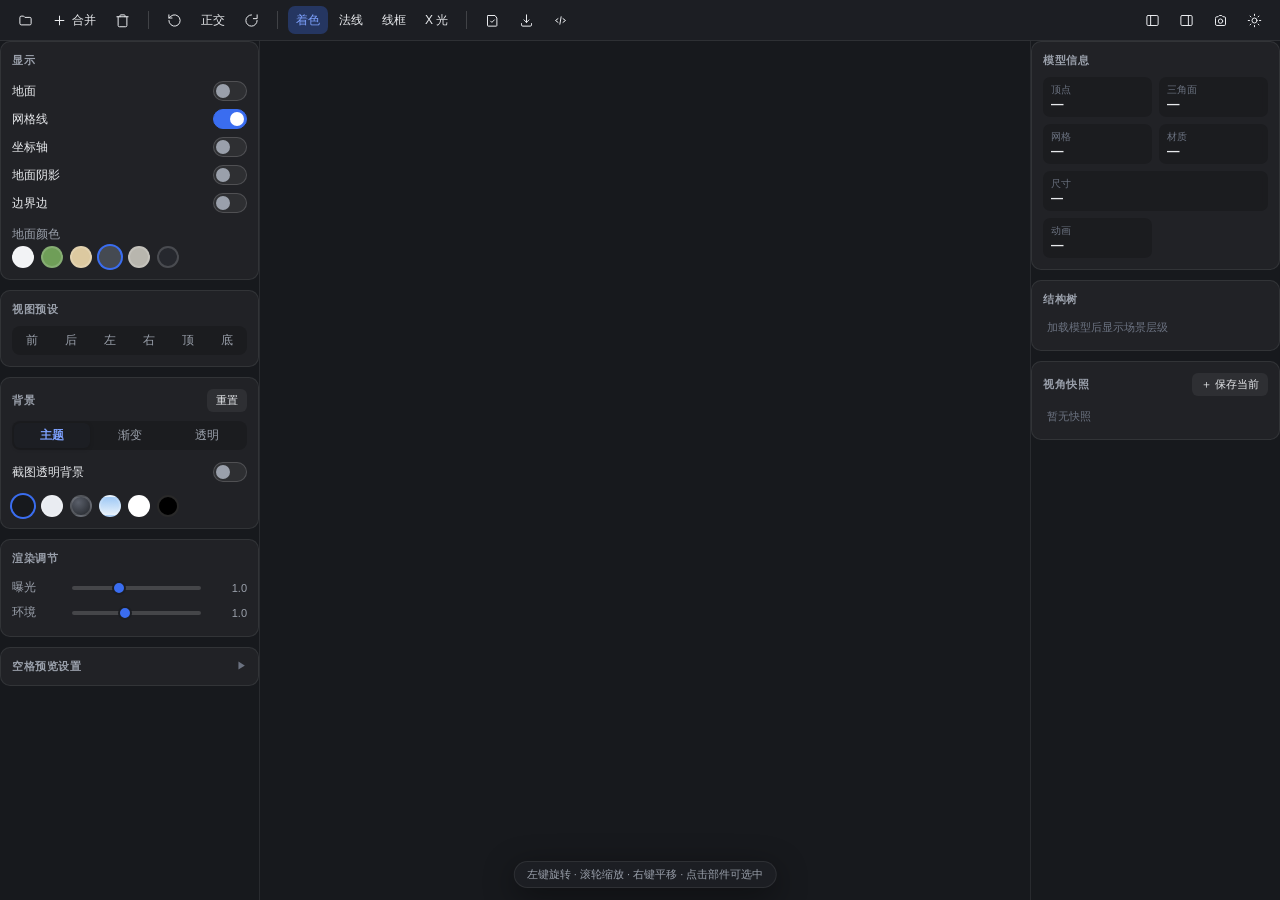
==== ModelPreview/Viewer/index.html @ 64fb792d "feat: 3D模型预览 v1.0 — macOS 原生 3D 模型查看器（Eyemesh 替代品） 主应用（Swift + WKWebView + three.js）： - 格式：GLB/glTF(" ====
<!DOCTYPE html>
<html lang="zh-CN">
<head>
<meta charset="UTF-8">
<meta name="viewport" content="width=device-width, initial-scale=1.0">
<title>3D 模型预览</title>
<link rel="stylesheet" href="./style.css">
<script type="importmap">
{
  "imports": {
    "three": "./lib/three.module.js",
    "three/addons/": "./lib/addons/"
  }
}
</script>
</head>
<body data-theme="dark">
<div id="app">
  <!-- ============ 顶栏 ============ -->
  <header id="topbar">
    <div class="tb-group">
      <button class="tbtn" id="tb-open" title="打开模型文件（本地解析，不上传）">
        <svg viewBox="0 0 24 24"><path d="M3 7a2 2 0 0 1 2-2h4l2 2h8a2 2 0 0 1 2 2v8a2 2 0 0 1-2 2H5a2 2 0 0 1-2-2z"/></svg>
      </button>
      <button class="tbtn" id="tb-append" title="合并打开：将模型追加到当前场景">
        <svg viewBox="0 0 24 24"><path d="M12 5v14M5 12h14"/></svg><span>合并</span>
      </button>
      <button class="tbtn" id="tb-reset-scene" title="场景重置：清空所有已加载模型">
        <svg viewBox="0 0 24 24"><path d="M3 6h18M8 6V4a1 1 0 0 1 1-1h6a1 1 0 0 1 1 1v2m3 0v14a2 2 0 0 1-2 2H7a2 2 0 0 1-2-2V6"/></svg>
      </button>
    </div>
    <div class="tb-sep"></div>
    <div class="tb-group">
      <button class="tbtn" id="tb-reset-view" title="重置视角（相机自动归位）">
        <svg viewBox="0 0 24 24"><path d="M3 12a9 9 0 1 0 3-6.7L3 8"/><path d="M3 3v5h5"/></svg>
      </button>
      <button class="tbtn text" id="tb-cam-kind" title="透视 / 正交投影切换">正交</button>
      <button class="tbtn" id="tb-turntable" title="自动转盘（鼠标交互时自动暂停）">
        <svg viewBox="0 0 24 24"><path d="M21 12a9 9 0 1 1-9-9"/><path d="M21 3v6h-6"/></svg>
      </button>
    </div>
    <div class="tb-sep"></div>
    <div class="tb-group" id="tb-shading">
      <button class="tbtn text active" data-mode="shaded" title="着色模式：PBR 实体渲染">着色</button>
      <button class="tbtn text" data-mode="normal" title="法线模式：按顶点法线显示表面朝向">法线</button>
      <button class="tbtn text" data-mode="wire" title="线框模式">线框</button>
      <button class="tbtn text" data-mode="xray" title="X 光模式：半透明透视显示">X 光</button>
    </div>
    <div class="tb-sep"></div>
    <div class="tb-group">
      <button class="tbtn" id="tb-snapshot" title="保存当前视角快照（可在右侧面板恢复）">
        <svg viewBox="0 0 24 24"><path d="M5 4h11l3 4v12a1 1 0 0 1-1 1H5a1 1 0 0 1-1-1V5a1 1 0 0 1 1-1z"/><path d="M9 13l2 2 4-4"/></svg>
      </button>
      <button class="tbtn" id="tb-export-glb" title="导出优化 GLB（当前场景，可含网格合并）">
        <svg viewBox="0 0 24 24"><path d="M12 3v12m0 0l-4-4m4 4l4-4"/><path d="M4 17v2a2 2 0 0 0 2 2h12a2 2 0 0 0 2-2v-2"/></svg>
      </button>
      <button class="tbtn" id="tb-embed" title="复制网页嵌入代码（model-viewer iframe 模板）">
        <svg viewBox="0 0 24 24"><path d="M8 9l-4 3 4 3M16 9l4 3-4 3M13 6l-2 12"/></svg>
      </button>
    </div>
    <div class="tb-spacer"></div>
    <div class="tb-group">
      <button class="tbtn" id="tb-left-panel" title="显示 / 关闭左侧面板">
        <svg viewBox="0 0 24 24"><rect x="3" y="4" width="18" height="16" rx="2"/><path d="M9 4v16"/></svg>
      </button>
      <button class="tbtn" id="tb-right-panel" title="显示 / 关闭右侧面板">
        <svg viewBox="0 0 24 24"><rect x="3" y="4" width="18" height="16" rx="2"/><path d="M15 4v16"/></svg>
      </button>
      <button class="tbtn" id="tb-shot" title="导出截图：相机视角高分辨率 PNG（自动隐藏网格，可选透明背景）">
        <svg viewBox="0 0 24 24"><path d="M4 8a2 2 0 0 1 2-2h2l2-2h4l2 2h2a2 2 0 0 1 2 2v10a2 2 0 0 1-2 2H6a2 2 0 0 1-2-2z"/><circle cx="12" cy="13" r="3.5"/></svg>
      </button>
      <button class="tbtn" id="tb-theme" title="切换浅色 / 深色模式">
        <svg id="icon-theme" viewBox="0 0 24 24"><circle cx="12" cy="12" r="4"/><path d="M12 2v2m0 16v2M4.9 4.9l1.4 1.4m11.4 11.4l1.4 1.4M2 12h2m16 0h2M4.9 19.1l1.4-1.4M17.7 6.3l1.4-1.4"/></svg>
      </button>
    </div>
  </header>

  <!-- ============ 主区域 ============ -->
  <div id="main">
    <!-- 左面板：显示 / 背景 / 后处理 -->
    <aside id="left-panel">
      <div class="card">
        <div class="card-title">显示</div>
        <div class="row"><label for="opt-ground">地面</label><label class="toggle"><input type="checkbox" id="opt-ground"><span class="knob"></span></label></div>
        <div class="row"><label for="opt-grid">网格线</label><label class="toggle"><input type="checkbox" id="opt-grid" checked><span class="knob"></span></label></div>
        <div class="row"><label for="opt-axes">坐标轴</label><label class="toggle"><input type="checkbox" id="opt-axes"><span class="knob"></span></label></div>
        <div class="row"><label for="opt-shadow">地面阴影</label><label class="toggle"><input type="checkbox" id="opt-shadow"><span class="knob"></span></label></div>
        <div class="row"><label for="opt-edges">边界边</label><label class="toggle"><input type="checkbox" id="opt-edges"><span class="knob"></span></label></div>
        <div class="row" style="margin-top:6px"><span style="font-size:11.5px;color:var(--text-dim)">地面颜色</span></div>
        <div class="swatches" id="ground-colors">
          <button class="gswatch" data-c="#f2f3f5" style="background:#f2f3f5" title="雪地 / 白"></button>
          <button class="gswatch" data-c="#6f9e58" style="background:#6f9e58" title="草地"></button>
          <button class="gswatch" data-c="#dcc9a0" style="background:#dcc9a0" title="沙地"></button>
          <button class="gswatch active" data-c="#454a52" style="background:#454a52" title="公路（沥青）"></button>
          <button class="gswatch" data-c="#b8b6ae" style="background:#b8b6ae" title="混凝土"></button>
          <button class="gswatch" data-c="#26282e" style="background:#26282e" title="深色"></button>
        </div>
      </div>
      <div class="card">
        <div class="card-title">视图预设</div>
        <div class="seg" id="view-presets">
          <button data-v="front" title="前视图">前</button>
          <button data-v="back" title="后视图">后</button>
          <button data-v="left" title="左视图">左</button>
          <button data-v="right" title="右视图">右</button>
          <button data-v="top" title="顶视图">顶</button>
          <button data-v="bottom" title="底视图">底</button>
        </div>
      </div>
      <div class="card">
        <div class="card-title">背景 <button class="mini-btn" id="bg-reset" title="恢复默认背景（跟随主题）">重置</button></div>
        <div class="seg" id="bg-mode">
          <button data-bg="theme" class="active" title="跟随界面主题">主题</button>
          <button data-bg="gradient" title="渐变背景">渐变</button>
          <button data-bg="transparent" title="透明背景（导出 PNG 亦透明）">透明</button>
        </div>
        <div class="row" style="margin-top:8px"><label for="opt-transparent-shot">截图透明背景</label><label class="toggle"><input type="checkbox" id="opt-transparent-shot"><span class="knob"></span></label></div>
        <div class="swatches" style="margin-top:9px">
          <button class="swatch active" data-bg="dark" title="深色背景"></button>
          <button class="swatch" data-bg="light" title="浅色背景"></button>
          <button class="swatch" data-bg="studio" title="摄影棚背景"></button>
          <button class="swatch" data-bg="sky" title="天空背景"></button>
          <button class="swatch" data-bg="white" title="纯白背景"></button>
          <button class="swatch" data-bg="black" title="纯黑背景"></button>
        </div>
      </div>
      <div class="card">
        <div class="card-title">渲染调节</div>
        <div class="slider-row"><span class="lbl">曝光</span><input type="range" id="sl-exposure" min="20" max="250" value="100"><span class="val" id="v-exposure">1.0</span></div>
        <div class="slider-row"><span class="lbl">环境</span><input type="range" id="sl-env" min="0" max="250" value="100"><span class="val" id="v-env">1.0</span></div>
      </div>
      <div class="card collapsible collapsed" id="ql-settings-card">
        <div class="card-title" id="ql-settings-toggle" title="展开 / 折叠">空格预览设置 <span class="twist" id="ql-settings-twist">▶</span></div>
        <div class="card-body">
        <div class="row"><label for="set-ql-ground">无地面模型自动补地面</label><label class="toggle"><input type="checkbox" id="set-ql-ground" checked><span class="knob"></span></label></div>
        <div class="row"><span style="font-size:11.5px;color:var(--text-dim)">补地面颜色</span></div>
        <div class="swatches" id="ql-ground-colors">
          <button class="gswatch active" data-c="#ffffff" style="background:#ffffff" title="白"></button>
          <button class="gswatch" data-c="#e9ecf1" style="background:#e9ecf1" title="浅灰"></button>
          <button class="gswatch" data-c="#454a52" style="background:#454a52" title="深灰"></button>
        </div>
        <div class="row" style="margin-top:4px"><label for="set-ql-hidebackdrop">隐藏巨大背景面</label><label class="toggle"><input type="checkbox" id="set-ql-hidebackdrop" checked><span class="knob"></span></label></div>
        <div style="font-size:10.5px;color:var(--text-faint);line-height:1.5;margin-top:4px">以上设置对「选中预览 / 空格预览」生效，保存在本机。</div>
        </div>
      </div>
    </aside>

    <!-- 视口 -->
    <div id="viewport">
      <div id="loading" class="hidden">
        <div class="spinner"></div>
        <div id="loading-text">正在加载模型…</div>
        <div id="progress-wrap" class="hidden"><div id="progress-bar"></div></div>
      </div>
      <div id="drop-hint"><div style="font-size:34px">⬇︎</div><div>松开以打开模型文件</div></div>
      <div id="error-panel" class="hidden">
        <div style="font-size:28px;margin-bottom:8px">⚠️</div>
        <div id="error-title">无法加载模型</div>
        <div id="error-detail"></div>
      </div>
      <div id="hud">左键旋转 · 滚轮缩放 · 右键平移 · 点击部件可选中</div>
      <div id="toast"></div>
    </div>

    <!-- 右面板：信息 / 统计 / 结构树 / 快照 -->
    <aside id="right-panel">
      <div id="file-section" class="card hidden">
        <div id="file-name">—</div>
        <div id="file-meta"><span id="file-format" class="badge">—</span><span id="file-size">—</span></div>
        <div id="file-note" class="hidden"></div>
      </div>
      <div class="card">
        <div class="card-title">模型信息</div>
        <div class="stats-grid">
          <div class="stat"><span class="stat-label">顶点</span><span class="stat-value" id="st-vertices">—</span></div>
          <div class="stat"><span class="stat-label">三角面</span><span class="stat-value" id="st-triangles">—</span></div>
          <div class="stat"><span class="stat-label">网格</span><span class="stat-value" id="st-meshes">—</span></div>
          <div class="stat"><span class="stat-label">材质</span><span class="stat-value" id="st-materials">—</span></div>
          <div class="stat wide"><span class="stat-label">尺寸</span><span class="stat-value" id="st-size">—</span></div>
          <div class="stat"><span class="stat-label">动画</span><span class="stat-value" id="st-animations">—</span></div>
        </div>
      </div>
      <div class="card">
        <div class="card-title">结构树</div>
        <div id="tree"><div class="tree-empty">加载模型后显示场景层级</div></div>
      </div>
      <div class="card">
        <div class="card-title">视角快照 <button class="mini-btn" id="snap-save" title="保存当前相机视角">＋ 保存当前</button></div>
        <div id="snap-list"><div class="tree-empty">暂无快照</div></div>
      </div>
    </aside>
  </div>

  <!-- ============ 动画条 ============ -->
  <footer id="animbar">
    <button id="anim-play" title="播放 / 暂停">
      <svg id="ic-play" viewBox="0 0 24 24"><path d="M7 4l13 8-13 8z"/></svg>
      <svg id="ic-pause" viewBox="0 0 24 24" style="display:none"><path d="M7 4h4v16H7zM14 4h4v16h-4z"/></svg>
    </button>
    <span id="anim-name">—</span>
    <select id="anim-clip" title="选择动画片段"></select>
    <input type="range" id="anim-time" min="0" max="1000" value="0" title="动画进度">
    <span id="anim-clock">0.00 / 0.00s</span>
    <span id="anim-speed">速度 <select id="anim-speed-sel"><option value="0.25">0.25x</option><option value="0.5">0.5x</option><option value="1" selected>1x</option><option value="2">2x</option></select></span>
    <span id="anim-loop">循环 <input type="checkbox" id="anim-loop-chk" checked></span>
  </footer>
</div>

<!-- 模态 -->
<div id="modal-back">
  <div id="modal">
    <div id="modal-title"></div>
    <div id="modal-body"></div>
    <div id="modal-actions">
      <button id="modal-cancel">取消</button>
      <button id="modal-ok">确定</button>
    </div>
  </div>
</div>

<script type="module" src="./js/app.js"></script>
</body>
</html>
---- ModelPreview/Viewer/style.css ----
/* ============ 主题变量 ============ */
html, [data-theme="dark"] {
  --bg-app: #17191d;
  --bg-viewport: #17191d;
  --bg-panel: rgba(26, 28, 33, 0.92);
  --bg-panel-solid: #1c1e23;
  --bg-card: rgba(255, 255, 255, 0.045);
  --bg-card-hover: rgba(255, 255, 255, 0.08);
  --bg-inset: rgba(0, 0, 0, 0.18);
  --border: rgba(255, 255, 255, 0.08);
  --border-strong: rgba(255, 255, 255, 0.16);
  --text: #e8eaed;
  --text-dim: #9aa0ab;
  --text-faint: #6b7280;
  --accent: #3a6df0;
  --accent-soft: rgba(58, 109, 240, 0.25);
  --accent-text: #7ea2ff;
  --danger: #e5534b;
  --ok: #2e9e63;
  --warn: #d9a02e;
  --shadow: 0 8px 32px rgba(0, 0, 0, 0.45);
  --btn-bg: rgba(255, 255, 255, 0.06);
  --btn-bg-hover: rgba(255, 255, 255, 0.12);
  --btn-active-bg: rgba(58, 109, 240, 0.3);
  --scroll-thumb: rgba(255, 255, 255, 0.14);
  --overlay-bg: rgba(23, 25, 29, 0.78);
  color-scheme: dark;
}
[data-theme="light"] {
  --bg-app: #f2f3f6;
  --bg-viewport: #e9ecf1;
  --bg-panel: rgba(250, 250, 252, 0.94);
  --bg-panel-solid: #fafafc;
  --bg-card: rgba(0, 0, 0, 0.035);
  --bg-card-hover: rgba(0, 0, 0, 0.07);
  --bg-inset: rgba(0, 0, 0, 0.05);
  --border: rgba(0, 0, 0, 0.09);
  --border-strong: rgba(0, 0, 0, 0.18);
  --text: #1c1e23;
  --text-dim: #5c6270;
  --text-faint: #9aa0ab;
  --accent: #2f5fe0;
  --accent-soft: rgba(47, 95, 224, 0.16);
  --accent-text: #2f5fe0;
  --danger: #d5423b;
  --ok: #1f8a52;
  --warn: #b57d14;
  --shadow: 0 8px 32px rgba(0, 0, 0, 0.14);
  --btn-bg: rgba(0, 0, 0, 0.05);
  --btn-bg-hover: rgba(0, 0, 0, 0.1);
  --btn-active-bg: rgba(47, 95, 224, 0.18);
  --scroll-thumb: rgba(0, 0, 0, 0.18);
  --overlay-bg: rgba(240, 242, 246, 0.8);
  color-scheme: light;
}

* { margin: 0; padding: 0; box-sizing: border-box; }

html, body {
  height: 100%;
  overflow: hidden;
  font-family: -apple-system, "PingFang SC", "Helvetica Neue", sans-serif;
  font-size: 13px;
  color: var(--text);
  background: var(--bg-app);
  -webkit-font-smoothing: antialiased;
  user-select: none;
  cursor: default;
}

#app { display: flex; flex-direction: column; height: 100vh; }

/* ============ 顶栏 ============ */
#topbar {
  display: flex;
  align-items: center;
  gap: 6px;
  padding: 6px 10px;
  background: var(--bg-panel-solid);
  border-bottom: 1px solid var(--border);
  flex-shrink: 0;
  overflow-x: auto;
  scrollbar-width: none;
}
#topbar::-webkit-scrollbar { display: none; }
.tb-group { display: flex; align-items: center; gap: 3px; }
.tb-sep { width: 1px; height: 18px; background: var(--border-strong); margin: 0 4px; flex-shrink: 0; }
.tb-spacer { flex: 1; }

.tbtn {
  display: inline-flex;
  align-items: center;
  justify-content: center;
  gap: 5px;
  min-width: 30px;
  height: 28px;
  padding: 0 8px;
  border: none;
  border-radius: 7px;
  background: transparent;
  color: var(--text);
  font-size: 12px;
  font-family: inherit;
  cursor: pointer;
  white-space: nowrap;
  transition: background 0.12s;
}
.tbtn:hover { background: var(--btn-bg-hover); }
.tbtn:active { background: var(--btn-active-bg); }
.tbtn.active { background: var(--btn-active-bg); color: var(--accent-text); }
.tbtn:disabled, .mini-btn:disabled { opacity: 0.38; cursor: not-allowed; pointer-events: none; }
.seg button:disabled { opacity: 0.38; cursor: not-allowed; }
.tbtn svg { width: 15px; height: 15px; fill: none; stroke: currentColor; stroke-width: 1.6; stroke-linecap: round; stroke-linejoin: round; flex-shrink: 0; }
.tbtn.text { font-weight: 500; }

/* ============ 主区域 ============ */
#main { display: flex; flex: 1; min-height: 0; overflow: hidden; }

.panel {
  width: 244px;
  flex-shrink: 0;
  min-width: 0;
  height: 100%;
  box-sizing: border-box;
  overflow-y: scroll;
  overflow-x: hidden;
  padding: 10px;
  background: var(--bg-panel);
  backdrop-filter: blur(16px);
  scrollbar-width: thin;
  scrollbar-color: var(--scroll-thumb) transparent;
}
#left-panel { border-right: 1px solid var(--border); }
#right-panel { border-left: 1px solid var(--border); width: 250px; }
.panel::-webkit-scrollbar { width: 8px; }
.panel::-webkit-scrollbar-thumb { background: var(--scroll-thumb); border-radius: 4px; }

.card {
  background: var(--bg-card);
  border: 1px solid var(--border);
  border-radius: 10px;
  padding: 11px;
  margin-bottom: 10px;
}
.card-title {
  font-size: 11px;
  font-weight: 600;
  letter-spacing: 0.05em;
  color: var(--text-dim);
  margin-bottom: 9px;
  display: flex;
  align-items: center;
  justify-content: space-between;
}
.card.collapsible .card-title { cursor: pointer; }
.card.collapsible .card-title .twist {
  font-size: 9px; transition: transform 0.15s; display: inline-block; color: var(--text-faint);
}
.card.collapsible.collapsed .card-title { margin-bottom: 0; }
.card.collapsible.collapsed .card-title .twist { transform: rotate(0); }
.card.collapsible .card-title .twist.open { transform: rotate(90deg); }
.card.collapsible.collapsed .card-body { display: none; }

/* 控件 */
.row { display: flex; align-items: center; gap: 8px; padding: 4px 0; }
.row > label:not(.toggle) { flex: 1; font-size: 12px; cursor: pointer; }
.toggle { position: relative; display: inline-block; width: 34px; height: 20px; flex-shrink: 0; vertical-align: middle; }
.toggle input { opacity: 0; width: 0; height: 0; }
.toggle .knob {
  position: absolute; inset: 0; border-radius: 10px;
  background: var(--btn-bg); border: 1px solid var(--border-strong);
  transition: background 0.15s;
  cursor: pointer;
}
.toggle .knob::after {
  content: ''; position: absolute; top: 2px; left: 2px;
  width: 14px; height: 14px; border-radius: 50%;
  background: var(--text-dim); transition: transform 0.15s, background 0.15s;
}
.toggle input:checked + .knob { background: var(--accent); border-color: var(--accent); }
.toggle input:checked + .knob::after { transform: translateX(14px); background: #fff; }

.seg { display: flex; background: var(--bg-inset); border-radius: 8px; padding: 2px; gap: 2px; }
.seg button {
  flex: 1; border: none; border-radius: 6px; padding: 5px 4px;
  background: transparent; color: var(--text-dim);
  font-size: 11.5px; font-family: inherit; cursor: pointer; white-space: nowrap;
}
.seg button:hover { color: var(--text); }
.seg button.active { background: var(--bg-panel-solid); color: var(--accent-text); box-shadow: 0 1px 4px rgba(0,0,0,0.15); font-weight: 600; }

.slider-row { display: flex; align-items: center; gap: 8px; padding: 5px 0; }
.slider-row .lbl { width: 52px; font-size: 11.5px; color: var(--text-dim); flex-shrink: 0; }
.slider-row .val { width: 38px; text-align: right; font-size: 11px; color: var(--text-dim); font-variant-numeric: tabular-nums; flex-shrink: 0; }
input[type="range"] {
  flex: 1; -webkit-appearance: none; height: 4px; border-radius: 2px;
  background: var(--border-strong); outline: none; cursor: pointer;
}
input[type="range"]::-webkit-slider-thumb {
  -webkit-appearance: none; width: 14px; height: 14px; border-radius: 50%;
  background: var(--accent); border: 2px solid var(--bg-panel-solid);
}

.swatches { display: flex; gap: 7px; flex-wrap: wrap; }
.swatch {
  width: 22px; height: 22px; border-radius: 50%;
  border: 2px solid var(--border-strong); cursor: pointer; padding: 0;
  transition: transform 0.1s;
}
.swatch:hover, .gswatch:hover { transform: scale(1.12); }
.gswatch { width: 22px; height: 22px; border-radius: 50%; border: 2px solid var(--border-strong); cursor: pointer; padding: 0; }
.gswatch.active { box-shadow: 0 0 0 2px var(--accent); border-color: transparent; }
.swatch.active { box-shadow: 0 0 0 2px var(--accent); border-color: transparent; }
.swatch[data-bg="dark"]   { background: #17191d; }
.swatch[data-bg="light"]  { background: #e9ecf1; }
.swatch[data-bg="studio"] { background: radial-gradient(circle at 35% 30%, #5a5f6a, #212429); }
.swatch[data-bg="sky"]    { background: linear-gradient(#9ec8f5, #e8f2fb); }
.swatch[data-bg="white"]  { background: #ffffff; }
.swatch[data-bg="black"]  { background: #000000; }
:root[data-theme="light"] .swatch[data-bg="light"] { border-color: var(--border-strong); }

.mini-btn {
  border: none; border-radius: 6px; padding: 4px 9px;
  background: var(--btn-bg); color: var(--text);
  font-size: 11px; font-family: inherit; cursor: pointer;
}
.mini-btn:hover { background: var(--btn-bg-hover); }
.mini-btn.danger { color: var(--danger); }

/* ============ 视口 ============ */
#viewport { position: relative; flex: 1; min-width: 0; background: var(--bg-viewport); }
#viewport canvas { display: block; outline: none; }

#loading {
  position: absolute; inset: 0; z-index: 30;
  display: flex; flex-direction: column; align-items: center; justify-content: center; gap: 14px;
  background: var(--overlay-bg); backdrop-filter: blur(6px);
}
#loading.hidden { display: none; }
.spinner { width: 34px; height: 34px; border-radius: 50%; border: 3px solid var(--border-strong); border-top-color: var(--accent); animation: spin 0.9s linear infinite; }
@keyframes spin { to { transform: rotate(360deg); } }
#loading-text { color: var(--text-dim); font-size: 13px; }
#progress-wrap { width: 220px; height: 4px; border-radius: 2px; background: var(--border-strong); overflow: hidden; }
#progress-bar { width: 0%; height: 100%; background: var(--accent); border-radius: 2px; transition: width 0.15s; }

#drop-hint {
  position: absolute; inset: 12px; z-index: 40; display: none;
  flex-direction: column; align-items: center; justify-content: center; gap: 10px;
  border: 2.5px dashed var(--accent); border-radius: 14px;
  background: var(--overlay-bg); backdrop-filter: blur(8px);
  font-size: 15px; font-weight: 600; pointer-events: none; color: var(--text);
}
#drop-hint.visible { display: flex; }

#error-panel {
  position: absolute; top: 50%; left: 50%; transform: translate(-50%, -50%); z-index: 25;
  width: min(440px, 84%); text-align: center;
  background: var(--bg-panel-solid); border: 1px solid var(--danger); border-radius: 12px;
  padding: 20px; box-shadow: var(--shadow);
}
#error-panel.hidden { display: none; }
#error-title { font-size: 14px; font-weight: 700; margin-bottom: 6px; color: var(--danger); }
#error-detail { color: var(--text-dim); font-size: 12px; line-height: 1.55; word-break: break-all; user-select: text; }

#hud {
  position: absolute; bottom: 12px; left: 50%; transform: translateX(-50%);
  padding: 5px 12px; border-radius: 20px;
  background: var(--bg-panel-solid); color: var(--text-dim);
  border: 1px solid var(--border); box-shadow: var(--shadow);
  font-size: 11px; pointer-events: none; white-space: nowrap;
}

#toast {
  position: absolute; bottom: 44px; left: 50%;
  transform: translateX(-50%) translateY(8px);
  padding: 8px 16px; border-radius: 9px; z-index: 50;
  background: var(--bg-panel-solid); border: 1px solid var(--border-strong);
  box-shadow: var(--shadow);
  opacity: 0; transition: opacity 0.2s, transform 0.2s; pointer-events: none; white-space: nowrap;
}
#toast.show { opacity: 1; transform: translateX(-50%) translateY(0); }

/* Gizmo 容器提示 */

/* ============ 信息 / 统计 / 树 ============ */
.hidden { display: none !important; }
#file-name { font-size: 13.5px; font-weight: 600; word-break: break-all; margin-bottom: 7px; line-height: 1.35; }
#file-meta { display: flex; align-items: center; gap: 8px; flex-wrap: wrap; }
#file-size { color: var(--text-dim); font-size: 11.5px; }
.badge { padding: 2px 8px; border-radius: 20px; font-size: 10px; font-weight: 700; letter-spacing: 0.05em; background: var(--accent); color: #fff; }
#file-note { color: var(--text-faint); font-size: 11px; margin-top: 7px; line-height: 1.5; }

.stats-grid { display: grid; grid-template-columns: 1fr 1fr; gap: 7px; }
.stats-grid .stat.wide { grid-column: span 2; }
.stats-grid .stat.wide .stat-value { white-space: normal; font-size: 12px; }
.stat { background: var(--bg-inset); border-radius: 7px; padding: 6px 8px; min-width: 0; }
.stat-label { font-size: 10px; color: var(--text-faint); display: block; }
.stat-value { font-size: 12.5px; font-weight: 600; display: block; white-space: nowrap; overflow: hidden; text-overflow: ellipsis; font-variant-numeric: tabular-nums; }

/* 结构树 */
#tree { font-size: 12px; max-height: 260px; overflow: auto; user-select: none; }
.tree-node { margin-left: 0; }
.tree-row {
  display: flex; align-items: center; gap: 5px; padding: 3px 6px;
  border-radius: 6px; cursor: pointer; white-space: nowrap;
}
.tree-row:hover { background: var(--bg-card-hover); }
.tree-row.selected { background: var(--accent-soft); }
.tree-row .twist { width: 12px; text-align: center; color: var(--text-faint); font-size: 9px; flex-shrink: 0; transition: transform 0.12s; }
.tree-row .twist.open { transform: rotate(90deg); }
.tree-row .ticon { flex-shrink: 0; opacity: 0.7; display: inline-flex; }
.tree-row .ticon svg { width: 12px; height: 12px; stroke: currentColor; fill: none; stroke-width: 1.5; }
.tree-row .tname { flex: 1; overflow: hidden; text-overflow: ellipsis; }
.tree-row .eye { flex-shrink: 0; border: none; background: none; color: var(--text-faint); cursor: pointer; padding: 1px; display: inline-flex; border-radius: 4px; }
.tree-row .eye:hover { color: var(--text); background: var(--btn-bg); }
.tree-row .eye.off { color: var(--text-faint); opacity: 0.4; }
.tree-row .eye svg { width: 12px; height: 12px; stroke: currentColor; fill: none; stroke-width: 1.5; }
.tree-children { margin-left: 14px; border-left: 1px solid var(--border); padding-left: 4px; }
.tree-children.collapsed { display: none; }
.tree-empty { color: var(--text-faint); font-size: 11px; padding: 4px; }

/* 快照列表 */
#snap-list { display: flex; flex-direction: column; gap: 4px; }
.snap-item { display: flex; align-items: center; gap: 6px; }
.snap-item .snap-go {
  flex: 1; text-align: left; padding: 5px 9px; border-radius: 7px;
  background: var(--bg-inset); border: 1px solid transparent;
  color: var(--text); font-size: 12px; font-family: inherit; cursor: pointer;
  overflow: hidden; text-overflow: ellipsis; white-space: nowrap;
}
.snap-item .snap-go:hover { background: var(--bg-card-hover); border-color: var(--border); }
.snap-item .snap-del { border: none; background: none; color: var(--text-faint); cursor: pointer; font-size: 13px; padding: 2px 4px; border-radius: 4px; }
.snap-item .snap-del:hover { color: var(--danger); background: var(--btn-bg); }

/* ============ 动画条 ============ */
#animbar {
  display: none; align-items: center; gap: 10px;
  padding: 8px 14px; background: var(--bg-panel-solid);
  border-top: 1px solid var(--border); flex-shrink: 0;
}
#animbar.visible { display: flex; }
#anim-play {
  width: 30px; height: 30px; border-radius: 50%; border: none;
  background: var(--accent); color: #fff; cursor: pointer;
  display: flex; align-items: center; justify-content: center; flex-shrink: 0;
}
#anim-play svg { width: 13px; height: 13px; fill: currentColor; stroke: none; }
#anim-clip { max-width: 150px; background: var(--bg-inset); border: 1px solid var(--border); border-radius: 6px; color: var(--text); font-size: 11.5px; padding: 4px 6px; font-family: inherit; }
#anim-time { width: 260px; }
#anim-clock { font-size: 11px; color: var(--text-dim); font-variant-numeric: tabular-nums; width: 84px; text-align: center; }
#anim-speed, #anim-loop { font-size: 11.5px; color: var(--text-dim); }
#anim-speed select, #anim-loop input { font-family: inherit; }
#anim-speed select { background: var(--bg-inset); border: 1px solid var(--border); border-radius: 6px; color: var(--text); padding: 3px 5px; }
#anim-name { font-size: 11.5px; color: var(--text-dim); overflow: hidden; text-overflow: ellipsis; white-space: nowrap; max-width: 160px; }

/* ============ 模态 ============ */
#modal-back {
  position: fixed; inset: 0; z-index: 100; display: none;
  align-items: center; justify-content: center;
  background: rgba(0, 0, 0, 0.45); backdrop-filter: blur(4px);
}
#modal-back.visible { display: flex; }
#modal {
  width: min(400px, 88%); background: var(--bg-panel-solid);
  border: 1px solid var(--border-strong); border-radius: 14px;
  padding: 20px; box-shadow: var(--shadow);
}
#modal-title { font-size: 14px; font-weight: 700; margin-bottom: 10px; }
#modal-body { font-size: 12.5px; color: var(--text-dim); line-height: 1.6; margin-bottom: 16px; word-break: break-all; user-select: text; }
#modal-actions { display: flex; gap: 8px; justify-content: flex-end; }
#modal-actions button {
  padding: 7px 16px; border-radius: 8px; border: none;
  font-size: 12.5px; font-family: inherit; cursor: pointer;
}
#modal-ok { background: var(--accent); color: #fff; }
#modal-cancel { background: var(--btn-bg); color: var(--text); }

/* ============ QL 窄面板适配 ============ */
@media (max-width: 760px) {
  #left-panel, #right-panel, #topbar, #animbar { display: none !important; }
  #gizmo-hint { display: none; }
}
body.no-chrome #left-panel, body.no-chrome #right-panel,
body.no-chrome #topbar, body.no-chrome #animbar { display: none !important; }
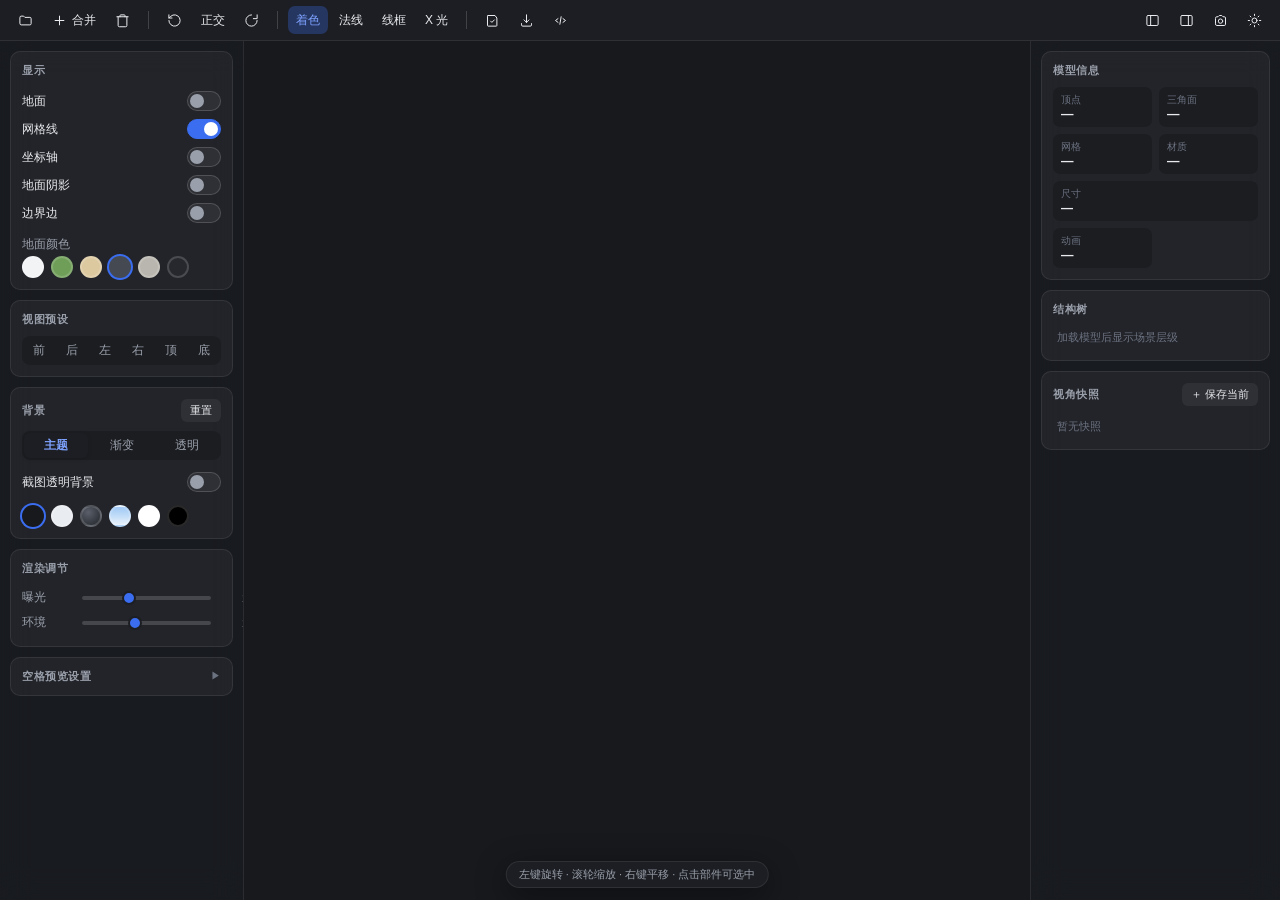
==== commit 53659c74: "fix: 面板样式根因（aside 丢失 panel 类）+ 地面系统/阴影/结构树/取景系列修复 - 根因修复：aside 丢失 class=panel 导致滚动/宽度/高度全部失效 - 面板宽度锁" ====
--- a/ModelPreview/Viewer/index.html
+++ b/ModelPreview/Viewer/index.html
@@ -78,7 +78,7 @@
   <!-- ============ 主区域 ============ -->
   <div id="main">
     <!-- 左面板：显示 / 背景 / 后处理 -->
-    <aside id="left-panel">
+    <aside id="left-panel" class="panel">
       <div class="card">
         <div class="card-title">显示</div>
         <div class="row"><label for="opt-ground">地面</label><label class="toggle"><input type="checkbox" id="opt-ground"><span class="knob"></span></label></div>
@@ -163,7 +163,7 @@
     </div>
 
     <!-- 右面板：信息 / 统计 / 结构树 / 快照 -->
-    <aside id="right-panel">
+    <aside id="right-panel" class="panel">
       <div id="file-section" class="card hidden">
         <div id="file-name">—</div>
         <div id="file-meta"><span id="file-format" class="badge">—</span><span id="file-size">—</span></div>
--- a/ModelPreview/Viewer/style.css
+++ b/ModelPreview/Viewer/style.css
@@ -130,8 +130,8 @@
   scrollbar-width: thin;
   scrollbar-color: var(--scroll-thumb) transparent;
 }
-#left-panel { border-right: 1px solid var(--border); }
-#right-panel { border-left: 1px solid var(--border); width: 250px; }
+#left-panel { border-right: 1px solid var(--border); width: 244px; max-width: 244px; min-width: 244px; }
+#right-panel { border-left: 1px solid var(--border); width: 250px; max-width: 250px; min-width: 250px; }
 .panel::-webkit-scrollbar { width: 8px; }
 .panel::-webkit-scrollbar-thumb { background: var(--scroll-thumb); border-radius: 4px; }
 
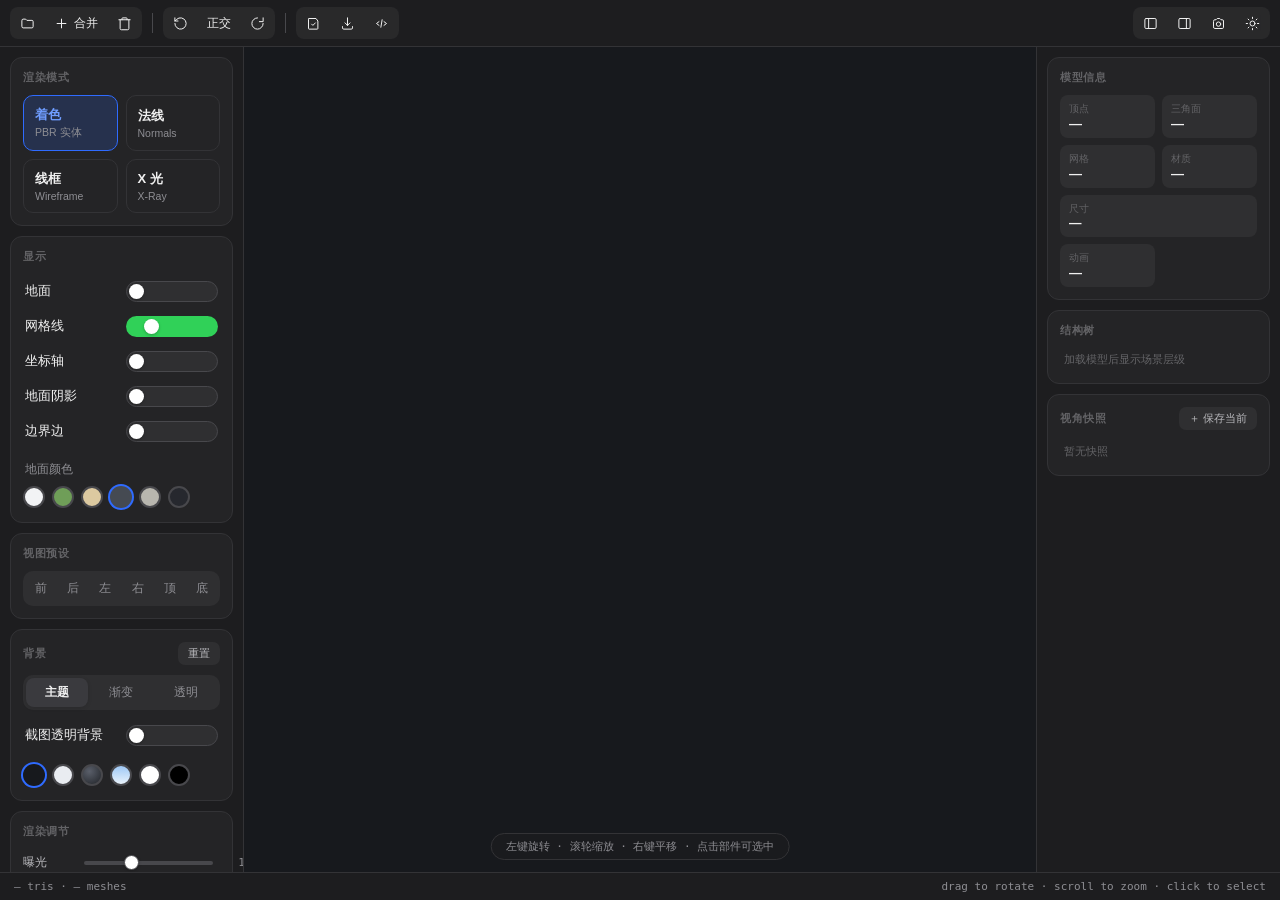
==== commit 5d1c3dbc: "fix: QL 补地面改 SCNBox+无光照纯色；地面高度滑块；移除 ViewHelper 与诊断开销" ====
--- a/ModelPreview/Viewer/index.html
+++ b/ModelPreview/Viewer/index.html
@@ -40,13 +40,6 @@
       </button>
     </div>
     <div class="tb-sep"></div>
-    <div class="tb-group" id="tb-shading">
-      <button class="tbtn text active" data-mode="shaded" title="着色模式：PBR 实体渲染">着色</button>
-      <button class="tbtn text" data-mode="normal" title="法线模式：按顶点法线显示表面朝向">法线</button>
-      <button class="tbtn text" data-mode="wire" title="线框模式">线框</button>
-      <button class="tbtn text" data-mode="xray" title="X 光模式：半透明透视显示">X 光</button>
-    </div>
-    <div class="tb-sep"></div>
     <div class="tb-group">
       <button class="tbtn" id="tb-snapshot" title="保存当前视角快照（可在右侧面板恢复）">
         <svg viewBox="0 0 24 24"><path d="M5 4h11l3 4v12a1 1 0 0 1-1 1H5a1 1 0 0 1-1-1V5a1 1 0 0 1 1-1z"/><path d="M9 13l2 2 4-4"/></svg>
@@ -79,6 +72,24 @@
   <div id="main">
     <!-- 左面板：显示 / 背景 / 后处理 -->
     <aside id="left-panel" class="panel">
+      <div class="panel-scroll">
+      <div class="card">
+        <div class="card-title">渲染模式</div>
+        <div class="mode-grid" id="tb-shading">
+          <button class="mode-card active" data-mode="shaded" title="PBR 实体渲染">
+            <div class="m-title">着色</div><div class="m-sub">PBR 实体</div>
+          </button>
+          <button class="mode-card" data-mode="normal" title="顶点法线显示">
+            <div class="m-title">法线</div><div class="m-sub">Normals</div>
+          </button>
+          <button class="mode-card" data-mode="wire" title="线框显示">
+            <div class="m-title">线框</div><div class="m-sub">Wireframe</div>
+          </button>
+          <button class="mode-card" data-mode="xray" title="X 光透视">
+            <div class="m-title">X 光</div><div class="m-sub">X-Ray</div>
+          </button>
+        </div>
+      </div>
       <div class="card">
         <div class="card-title">显示</div>
         <div class="row"><label for="opt-ground">地面</label><label class="toggle"><input type="checkbox" id="opt-ground"><span class="knob"></span></label></div>
@@ -86,6 +97,7 @@
         <div class="row"><label for="opt-axes">坐标轴</label><label class="toggle"><input type="checkbox" id="opt-axes"><span class="knob"></span></label></div>
         <div class="row"><label for="opt-shadow">地面阴影</label><label class="toggle"><input type="checkbox" id="opt-shadow"><span class="knob"></span></label></div>
         <div class="row"><label for="opt-edges">边界边</label><label class="toggle"><input type="checkbox" id="opt-edges"><span class="knob"></span></label></div>
+        <div class="slider-row" id="ground-height-row" style="display:none"><span class="lbl">地面高度</span><input type="range" id="sl-ground-h" min="-20" max="60" value="0"><span class="val" id="v-ground-h">0</span></div>
         <div class="row" style="margin-top:6px"><span style="font-size:11.5px;color:var(--text-dim)">地面颜色</span></div>
         <div class="swatches" id="ground-colors">
           <button class="gswatch" data-c="#f2f3f5" style="background:#f2f3f5" title="雪地 / 白"></button>
@@ -143,6 +155,7 @@
         <div style="font-size:10.5px;color:var(--text-faint);line-height:1.5;margin-top:4px">以上设置对「选中预览 / 空格预览」生效，保存在本机。</div>
         </div>
       </div>
+      </div>
     </aside>
 
     <!-- 视口 -->
@@ -164,6 +177,7 @@
 
     <!-- 右面板：信息 / 统计 / 结构树 / 快照 -->
     <aside id="right-panel" class="panel">
+      <div class="panel-scroll">
       <div id="file-section" class="card hidden">
         <div id="file-name">—</div>
         <div id="file-meta"><span id="file-format" class="badge">—</span><span id="file-size">—</span></div>
@@ -188,8 +202,18 @@
         <div class="card-title">视角快照 <button class="mini-btn" id="snap-save" title="保存当前相机视角">＋ 保存当前</button></div>
         <div id="snap-list"><div class="tree-empty">暂无快照</div></div>
       </div>
+      </div>
     </aside>
   </div>
+
+  <!-- ============ 状态栏 ============ -->
+  <footer id="statusbar">
+    <span id="sb-ground" style="display:none"></span>
+    <span id="sb-stats">— tris · — meshes</span>
+    <span class="sb-spacer"></span>
+    <span id="sb-hint">drag to rotate · scroll to zoom · click to select</span>
+  </footer>
+  <div id="ground-note-el" style="display:none"></div>
 
   <!-- ============ 动画条 ============ -->
   <footer id="animbar">
--- a/ModelPreview/Viewer/style.css
+++ b/ModelPreview/Viewer/style.css
@@ -1,56 +1,56 @@
-/* ============ 主题变量 ============ */
-html, [data-theme="dark"] {
-  --bg-app: #17191d;
-  --bg-viewport: #17191d;
-  --bg-panel: rgba(26, 28, 33, 0.92);
-  --bg-panel-solid: #1c1e23;
-  --bg-card: rgba(255, 255, 255, 0.045);
-  --bg-card-hover: rgba(255, 255, 255, 0.08);
-  --bg-inset: rgba(0, 0, 0, 0.18);
-  --border: rgba(255, 255, 255, 0.08);
-  --border-strong: rgba(255, 255, 255, 0.16);
-  --text: #e8eaed;
-  --text-dim: #9aa0ab;
-  --text-faint: #6b7280;
-  --accent: #3a6df0;
-  --accent-soft: rgba(58, 109, 240, 0.25);
-  --accent-text: #7ea2ff;
-  --danger: #e5534b;
-  --ok: #2e9e63;
-  --warn: #d9a02e;
-  --shadow: 0 8px 32px rgba(0, 0, 0, 0.45);
-  --btn-bg: rgba(255, 255, 255, 0.06);
-  --btn-bg-hover: rgba(255, 255, 255, 0.12);
-  --btn-active-bg: rgba(58, 109, 240, 0.3);
-  --scroll-thumb: rgba(255, 255, 255, 0.14);
-  --overlay-bg: rgba(23, 25, 29, 0.78);
+/* ============================================================
+   3D 模型预览 — 3DMate 风格设计语言
+   白色圆角卡片 · 分段控件 · 开关行带说明 · 等宽统计条 · 双主题
+   ============================================================ */
+
+:root, [data-theme="dark"] {
+  --bg-app: #141414;
+  --bg-viewport: #191919;
+  --bg-panel: #1d1d1f;
+  --bg-panel-solid: #1d1d1f;
+  --bg-card: #242426;
+  --bg-card-hover: #2a2a2c;
+  --bg-inset: rgba(255, 255, 255, 0.05);
+  --border: #333336;
+  --border-strong: #48484c;
+  --text: #f0f0f0;
+  --text-mid: #b8b8bc;
+  --text-dim: #8e8e93;
+  --text-faint: #636366;
+  --accent: #2f6bff;
+  --accent-text: #6f9dff;
+  --accent-soft: rgba(47, 107, 255, 0.18);
+  --danger: #ff5f57;
+  --ok: #30d158;
+  --shadow: 0 4px 24px rgba(0, 0, 0, 0.4);
+  --radius-card: 12px;
+  --radius-btn: 8px;
+  --font-mono: "SF Mono", ui-monospace, Menlo, monospace;
   color-scheme: dark;
 }
 [data-theme="light"] {
-  --bg-app: #f2f3f6;
-  --bg-viewport: #e9ecf1;
-  --bg-panel: rgba(250, 250, 252, 0.94);
-  --bg-panel-solid: #fafafc;
-  --bg-card: rgba(0, 0, 0, 0.035);
-  --bg-card-hover: rgba(0, 0, 0, 0.07);
-  --bg-inset: rgba(0, 0, 0, 0.05);
-  --border: rgba(0, 0, 0, 0.09);
-  --border-strong: rgba(0, 0, 0, 0.18);
-  --text: #1c1e23;
-  --text-dim: #5c6270;
-  --text-faint: #9aa0ab;
-  --accent: #2f5fe0;
-  --accent-soft: rgba(47, 95, 224, 0.16);
-  --accent-text: #2f5fe0;
-  --danger: #d5423b;
-  --ok: #1f8a52;
-  --warn: #b57d14;
-  --shadow: 0 8px 32px rgba(0, 0, 0, 0.14);
-  --btn-bg: rgba(0, 0, 0, 0.05);
-  --btn-bg-hover: rgba(0, 0, 0, 0.1);
-  --btn-active-bg: rgba(47, 95, 224, 0.18);
-  --scroll-thumb: rgba(0, 0, 0, 0.18);
-  --overlay-bg: rgba(240, 242, 246, 0.8);
+  --bg-app: #f5f5f3;
+  --bg-viewport: #ebebe8;
+  --bg-panel: #f0f0ee;
+  --bg-panel-solid: #f0f0ee;
+  --bg-card: #ffffff;
+  --bg-card-hover: #f7f7f5;
+  --bg-inset: rgba(0, 0, 0, 0.045);
+  --border: #e2e2de;
+  --border-strong: #d0d0cb;
+  --text: #1a1a1a;
+  --text-mid: #48484a;
+  --text-dim: #7c7c78;
+  --text-faint: #aeaead;
+  --accent: #2563eb;
+  --accent-text: #2563eb;
+  --accent-soft: rgba(37, 99, 235, 0.1);
+  --danger: #e5484d;
+  --ok: #30a46c;
+  --shadow: 0 2px 12px rgba(0, 0, 0, 0.07);
+  --radius-card: 12px;
+  --radius-btn: 8px;
+  --font-mono: "SF Mono", ui-monospace, Menlo, monospace;
   color-scheme: light;
 }
 
@@ -74,42 +74,37 @@
 #topbar {
   display: flex;
   align-items: center;
-  gap: 6px;
-  padding: 6px 10px;
-  background: var(--bg-panel-solid);
+  gap: 5px;
+  padding: 7px 10px;
+  background: var(--bg-panel);
   border-bottom: 1px solid var(--border);
   flex-shrink: 0;
   overflow-x: auto;
   scrollbar-width: none;
 }
 #topbar::-webkit-scrollbar { display: none; }
-.tb-group { display: flex; align-items: center; gap: 3px; }
-.tb-sep { width: 1px; height: 18px; background: var(--border-strong); margin: 0 4px; flex-shrink: 0; }
+.tb-group {
+  display: flex; align-items: center; gap: 3px;
+  background: var(--bg-inset);
+  border-radius: var(--radius-btn);
+  padding: 2px;
+}
+.tb-sep { width: 1px; height: 20px; background: var(--border-strong); margin: 0 5px; flex-shrink: 0; }
 .tb-spacer { flex: 1; }
 
 .tbtn {
-  display: inline-flex;
-  align-items: center;
-  justify-content: center;
-  gap: 5px;
-  min-width: 30px;
-  height: 28px;
-  padding: 0 8px;
-  border: none;
-  border-radius: 7px;
-  background: transparent;
-  color: var(--text);
-  font-size: 12px;
-  font-family: inherit;
-  cursor: pointer;
-  white-space: nowrap;
-  transition: background 0.12s;
-}
-.tbtn:hover { background: var(--btn-bg-hover); }
-.tbtn:active { background: var(--btn-active-bg); }
-.tbtn.active { background: var(--btn-active-bg); color: var(--accent-text); }
-.tbtn:disabled, .mini-btn:disabled { opacity: 0.38; cursor: not-allowed; pointer-events: none; }
-.seg button:disabled { opacity: 0.38; cursor: not-allowed; }
+  display: inline-flex; align-items: center; justify-content: center; gap: 5px;
+  min-width: 30px; height: 28px; padding: 0 8px;
+  border: none; border-radius: 7px;
+  background: transparent; color: var(--text);
+  font-size: 12px; font-family: inherit; cursor: pointer;
+  white-space: nowrap; transition: background 0.12s;
+}
+.tbtn:hover { background: var(--bg-card-hover); }
+.tbtn:active { background: var(--accent-soft); }
+.tbtn.active { background: var(--accent); color: #fff; }
+.tbtn.active svg { stroke: #fff; }
+.tbtn:disabled { opacity: 0.35; cursor: not-allowed; pointer-events: none; }
 .tbtn svg { width: 15px; height: 15px; fill: none; stroke: currentColor; stroke-width: 1.6; stroke-linecap: round; stroke-linejoin: round; flex-shrink: 0; }
 .tbtn.text { font-weight: 500; }
 
@@ -119,113 +114,155 @@
 .panel {
   width: 244px;
   flex-shrink: 0;
-  min-width: 0;
+  min-width: 244px;
+  max-width: 244px;
   height: 100%;
   box-sizing: border-box;
-  overflow-y: scroll;
+  background: var(--bg-panel);
+  overflow: hidden;
+}
+.panel-scroll {
+  height: 100%;
+  overflow-y: auto;
   overflow-x: hidden;
   padding: 10px;
-  background: var(--bg-panel);
-  backdrop-filter: blur(16px);
   scrollbar-width: thin;
-  scrollbar-color: var(--scroll-thumb) transparent;
-}
-#left-panel { border-right: 1px solid var(--border); width: 244px; max-width: 244px; min-width: 244px; }
-#right-panel { border-left: 1px solid var(--border); width: 250px; max-width: 250px; min-width: 250px; }
-.panel::-webkit-scrollbar { width: 8px; }
-.panel::-webkit-scrollbar-thumb { background: var(--scroll-thumb); border-radius: 4px; }
-
+  scrollbar-color: rgba(128,128,128,0.35) transparent;
+}
+.panel-scroll::-webkit-scrollbar { width: 6px; }
+.panel-scroll::-webkit-scrollbar-thumb { background: rgba(128,128,128,0.35); border-radius: 3px; }
+#left-panel { border-right: 1px solid var(--border); }
+#right-panel { border-left: 1px solid var(--border); }
+
+/* ============ 卡片（白色圆角卡） ============ */
 .card {
   background: var(--bg-card);
   border: 1px solid var(--border);
-  border-radius: 10px;
-  padding: 11px;
+  border-radius: var(--radius-card);
+  padding: 12px;
   margin-bottom: 10px;
 }
 .card-title {
-  font-size: 11px;
-  font-weight: 600;
-  letter-spacing: 0.05em;
-  color: var(--text-dim);
-  margin-bottom: 9px;
-  display: flex;
-  align-items: center;
-  justify-content: space-between;
+  font-size: 11px; font-weight: 600; letter-spacing: 0.06em;
+  color: var(--text-faint); text-transform: uppercase;
+  margin-bottom: 10px;
+  display: flex; align-items: center; justify-content: space-between;
 }
 .card.collapsible .card-title { cursor: pointer; }
 .card.collapsible .card-title .twist {
-  font-size: 9px; transition: transform 0.15s; display: inline-block; color: var(--text-faint);
+  font-size: 9px; transition: transform 0.15s; color: var(--text-faint);
+  display: inline-block; transform: rotate(0);
 }
 .card.collapsible.collapsed .card-title { margin-bottom: 0; }
-.card.collapsible.collapsed .card-title .twist { transform: rotate(0); }
-.card.collapsible .card-title .twist.open { transform: rotate(90deg); }
 .card.collapsible.collapsed .card-body { display: none; }
 
-/* 控件 */
-.row { display: flex; align-items: center; gap: 8px; padding: 4px 0; }
-.row > label:not(.toggle) { flex: 1; font-size: 12px; cursor: pointer; }
-.toggle { position: relative; display: inline-block; width: 34px; height: 20px; flex-shrink: 0; vertical-align: middle; }
+/* ============ 开关行 ============ */
+.row {
+  display: flex; align-items: center; gap: 9px;
+  padding: 7px 2px;
+  border-radius: 8px;
+}
+.row:hover { background: var(--bg-inset); }
+.row > label { flex: 1; font-size: 12.5px; font-weight: 500; cursor: pointer; }
+.row > label:not(.toggle) { color: var(--text); }
+.row .sub { display: block; font-size: 11px; color: var(--text-dim); font-weight: 400; margin-top: 1px; }
+
+.toggle { position: relative; display: inline-block; width: 36px; height: 21px; flex-shrink: 0; vertical-align: middle; }
 .toggle input { opacity: 0; width: 0; height: 0; }
 .toggle .knob {
-  position: absolute; inset: 0; border-radius: 10px;
-  background: var(--btn-bg); border: 1px solid var(--border-strong);
-  transition: background 0.15s;
+  position: absolute; inset: 0; border-radius: 11px;
+  background: var(--bg-inset); border: 1px solid var(--border-strong);
+  transition: background 0.18s, border-color 0.18s;
   cursor: pointer;
 }
 .toggle .knob::after {
   content: ''; position: absolute; top: 2px; left: 2px;
-  width: 14px; height: 14px; border-radius: 50%;
-  background: var(--text-dim); transition: transform 0.15s, background 0.15s;
-}
-.toggle input:checked + .knob { background: var(--accent); border-color: var(--accent); }
-.toggle input:checked + .knob::after { transform: translateX(14px); background: #fff; }
-
-.seg { display: flex; background: var(--bg-inset); border-radius: 8px; padding: 2px; gap: 2px; }
+  width: 15px; height: 15px; border-radius: 50%;
+  background: #fff; box-shadow: 0 1px 3px rgba(0,0,0,0.25);
+  transition: transform 0.18s;
+}
+.toggle input:checked + .knob { background: var(--ok); border-color: transparent; }
+.toggle input:checked + .knob::after { transform: translateX(15px); }
+
+/* ============ 分段控件 ============ */
+.seg {
+  display: flex; background: var(--bg-inset);
+  border-radius: 10px; padding: 3px; gap: 2px;
+}
 .seg button {
-  flex: 1; border: none; border-radius: 6px; padding: 5px 4px;
+  flex: 1; border: none; border-radius: 8px; padding: 6px 4px;
   background: transparent; color: var(--text-dim);
-  font-size: 11.5px; font-family: inherit; cursor: pointer; white-space: nowrap;
+  font-size: 12px; font-weight: 500; font-family: inherit; cursor: pointer;
+  white-space: nowrap; transition: all 0.15s;
 }
 .seg button:hover { color: var(--text); }
-.seg button.active { background: var(--bg-panel-solid); color: var(--accent-text); box-shadow: 0 1px 4px rgba(0,0,0,0.15); font-weight: 600; }
-
-.slider-row { display: flex; align-items: center; gap: 8px; padding: 5px 0; }
-.slider-row .lbl { width: 52px; font-size: 11.5px; color: var(--text-dim); flex-shrink: 0; }
-.slider-row .val { width: 38px; text-align: right; font-size: 11px; color: var(--text-dim); font-variant-numeric: tabular-nums; flex-shrink: 0; }
+.seg button.active {
+  background: var(--bg-card); color: var(--text); font-weight: 600;
+  box-shadow: 0 1px 4px rgba(0,0,0,0.12);
+}
+[data-theme="dark"] .seg button.active { background: #3a3a3e; }
+
+/* ============ 渲染模式网格卡 ============ */
+.mode-grid { display: grid; grid-template-columns: 1fr 1fr; gap: 8px; }
+.mode-card {
+  border: 1.5px solid var(--border); border-radius: 10px;
+  background: var(--bg-card); padding: 10px 11px;
+  cursor: pointer; text-align: left; font-family: inherit;
+  transition: border-color 0.15s, background 0.15s;
+}
+.mode-card:hover { background: var(--bg-card-hover); }
+.mode-card.active { border-color: var(--accent); background: var(--accent-soft); }
+.mode-card.active .m-title { color: var(--accent-text); }
+.mode-card .m-title { font-size: 13px; font-weight: 600; color: var(--text); }
+.mode-card .m-sub { font-size: 10.5px; color: var(--text-dim); margin-top: 2px; }
+
+/* ============ 滑块行 ============ */
+.slider-row { display: flex; align-items: center; gap: 9px; padding: 5px 0; }
+.slider-row .lbl { width: 52px; font-size: 12px; color: var(--text-mid); flex-shrink: 0; }
+.slider-row .val { width: 36px; text-align: right; font-size: 11px; color: var(--text-dim); font-variant-numeric: tabular-nums; flex-shrink: 0; font-family: var(--font-mono); }
 input[type="range"] {
   flex: 1; -webkit-appearance: none; height: 4px; border-radius: 2px;
   background: var(--border-strong); outline: none; cursor: pointer;
 }
 input[type="range"]::-webkit-slider-thumb {
-  -webkit-appearance: none; width: 14px; height: 14px; border-radius: 50%;
-  background: var(--accent); border: 2px solid var(--bg-panel-solid);
-}
-
-.swatches { display: flex; gap: 7px; flex-wrap: wrap; }
-.swatch {
+  -webkit-appearance: none; width: 15px; height: 15px; border-radius: 50%;
+  background: #fff; border: 1px solid var(--border-strong);
+  box-shadow: 0 1px 3px rgba(0,0,0,0.2);
+}
+
+/* ============ 色板 ============ */
+.swatches { display: flex; gap: 7px; flex-wrap: wrap; padding: 2px 0; }
+.swatch, .gswatch {
   width: 22px; height: 22px; border-radius: 50%;
   border: 2px solid var(--border-strong); cursor: pointer; padding: 0;
   transition: transform 0.1s;
 }
 .swatch:hover, .gswatch:hover { transform: scale(1.12); }
-.gswatch { width: 22px; height: 22px; border-radius: 50%; border: 2px solid var(--border-strong); cursor: pointer; padding: 0; }
-.gswatch.active { box-shadow: 0 0 0 2px var(--accent); border-color: transparent; }
-.swatch.active { box-shadow: 0 0 0 2px var(--accent); border-color: transparent; }
+.swatch.active, .gswatch.active { box-shadow: 0 0 0 2px var(--accent); border-color: transparent; }
+.gswatch[data-c="#6f9e58"] { background: #6f9e58; }
+.gswatch[data-c="#dcc9a0"] { background: #dcc9a0; }
+.gswatch[data-c="#454a52"] { background: #454a52; }
+.gswatch[data-c="#f2f3f5"] { background: #f2f3f5; }
+.gswatch[data-c="#b8b6ae"] { background: #b8b6ae; }
+.gswatch[data-c="#26282e"] { background: #26282e; }
+.gswatch[data-c="#ffffff"] { background: #ffffff; }
+.gswatch[data-c="#e9ecf1"] { background: #e9ecf1; }
 .swatch[data-bg="dark"]   { background: #17191d; }
 .swatch[data-bg="light"]  { background: #e9ecf1; }
 .swatch[data-bg="studio"] { background: radial-gradient(circle at 35% 30%, #5a5f6a, #212429); }
 .swatch[data-bg="sky"]    { background: linear-gradient(#9ec8f5, #e8f2fb); }
 .swatch[data-bg="white"]  { background: #ffffff; }
 .swatch[data-bg="black"]  { background: #000000; }
-:root[data-theme="light"] .swatch[data-bg="light"] { border-color: var(--border-strong); }
 
 .mini-btn {
-  border: none; border-radius: 6px; padding: 4px 9px;
-  background: var(--btn-bg); color: var(--text);
-  font-size: 11px; font-family: inherit; cursor: pointer;
-}
-.mini-btn:hover { background: var(--btn-bg-hover); }
-.mini-btn.danger { color: var(--danger); }
+  border: none; border-radius: 7px; padding: 4px 10px;
+  background: var(--bg-inset); color: var(--text-mid);
+  font-size: 11px; font-weight: 500; font-family: inherit; cursor: pointer;
+}
+.mini-btn:hover { background: var(--bg-card-hover); color: var(--text); }
+.mini-btn:disabled { opacity: 0.35; cursor: not-allowed; }
+.tbtn:disabled { opacity: 0.35; cursor: not-allowed; pointer-events: none; }
+.seg button:disabled { opacity: 0.35; cursor: not-allowed; }
 
 /* ============ 视口 ============ */
 #viewport { position: relative; flex: 1; min-width: 0; background: var(--bg-viewport); }
@@ -234,20 +271,22 @@
 #loading {
   position: absolute; inset: 0; z-index: 30;
   display: flex; flex-direction: column; align-items: center; justify-content: center; gap: 14px;
-  background: var(--overlay-bg); backdrop-filter: blur(6px);
+  background: color-mix(in srgb, var(--bg-viewport) 82%, transparent);
+  backdrop-filter: blur(8px);
 }
 #loading.hidden { display: none; }
-.spinner { width: 34px; height: 34px; border-radius: 50%; border: 3px solid var(--border-strong); border-top-color: var(--accent); animation: spin 0.9s linear infinite; }
+.spinner { width: 32px; height: 32px; border-radius: 50%; border: 3px solid var(--border-strong); border-top-color: var(--accent); animation: spin 0.9s linear infinite; }
 @keyframes spin { to { transform: rotate(360deg); } }
-#loading-text { color: var(--text-dim); font-size: 13px; }
+#loading-text { color: var(--text-mid); font-size: 13px; }
 #progress-wrap { width: 220px; height: 4px; border-radius: 2px; background: var(--border-strong); overflow: hidden; }
 #progress-bar { width: 0%; height: 100%; background: var(--accent); border-radius: 2px; transition: width 0.15s; }
 
 #drop-hint {
   position: absolute; inset: 12px; z-index: 40; display: none;
   flex-direction: column; align-items: center; justify-content: center; gap: 10px;
-  border: 2.5px dashed var(--accent); border-radius: 14px;
-  background: var(--overlay-bg); backdrop-filter: blur(8px);
+  border: 2px dashed var(--accent); border-radius: 14px;
+  background: color-mix(in srgb, var(--bg-viewport) 82%, transparent);
+  backdrop-filter: blur(8px);
   font-size: 15px; font-weight: 600; pointer-events: none; color: var(--text);
 }
 #drop-hint.visible { display: flex; }
@@ -255,8 +294,8 @@
 #error-panel {
   position: absolute; top: 50%; left: 50%; transform: translate(-50%, -50%); z-index: 25;
   width: min(440px, 84%); text-align: center;
-  background: var(--bg-panel-solid); border: 1px solid var(--danger); border-radius: 12px;
-  padding: 20px; box-shadow: var(--shadow);
+  background: var(--bg-panel-solid); border: 1px solid var(--danger); border-radius: 14px;
+  padding: 22px; box-shadow: var(--shadow);
 }
 #error-panel.hidden { display: none; }
 #error-title { font-size: 14px; font-weight: 700; margin-bottom: 6px; color: var(--danger); }
@@ -264,42 +303,99 @@
 
 #hud {
   position: absolute; bottom: 12px; left: 50%; transform: translateX(-50%);
-  padding: 5px 12px; border-radius: 20px;
-  background: var(--bg-panel-solid); color: var(--text-dim);
-  border: 1px solid var(--border); box-shadow: var(--shadow);
-  font-size: 11px; pointer-events: none; white-space: nowrap;
+  padding: 5px 14px; border-radius: 16px;
+  background: color-mix(in srgb, var(--bg-panel-solid) 75%, transparent);
+  border: 1px solid var(--border);
+  color: var(--text-dim); font-size: 11px;
+  font-family: var(--font-mono);
+  pointer-events: none; white-space: nowrap;
 }
 
 #toast {
-  position: absolute; bottom: 44px; left: 50%;
+  position: absolute; bottom: 46px; left: 50%;
   transform: translateX(-50%) translateY(8px);
-  padding: 8px 16px; border-radius: 9px; z-index: 50;
+  padding: 7px 15px; border-radius: 9px; z-index: 50;
   background: var(--bg-panel-solid); border: 1px solid var(--border-strong);
-  box-shadow: var(--shadow);
+  box-shadow: var(--shadow); font-size: 12px;
   opacity: 0; transition: opacity 0.2s, transform 0.2s; pointer-events: none; white-space: nowrap;
 }
 #toast.show { opacity: 1; transform: translateX(-50%) translateY(0); }
 
-/* Gizmo 容器提示 */
-
-/* ============ 信息 / 统计 / 树 ============ */
+/* ============ 状态栏（等宽统计条） ============ */
+#statusbar {
+  display: flex; align-items: center; gap: 8px;
+  padding: 5px 14px;
+  background: var(--bg-panel);
+  border-top: 1px solid var(--border);
+  flex-shrink: 0;
+  font-family: var(--font-mono);
+  font-size: 11px; color: var(--text-dim);
+  min-height: 28px;
+}
+.sb-spacer { flex: 1; }
+#sb-ground { color: var(--ok); }
+
+/* ============ 动画条 ============ */
+#animbar {
+  display: none; align-items: center; gap: 10px;
+  padding: 8px 14px; background: var(--bg-panel);
+  border-top: 1px solid var(--border); flex-shrink: 0;
+}
+#animbar.visible { display: flex; }
+#anim-play {
+  width: 30px; height: 30px; border-radius: 50%; border: none;
+  background: var(--accent); color: #fff; cursor: pointer;
+  display: flex; align-items: center; justify-content: center; flex-shrink: 0;
+}
+#anim-play svg { width: 13px; height: 13px; fill: currentColor; stroke: none; }
+#anim-clip { max-width: 150px; background: var(--bg-inset); border: 1px solid var(--border); border-radius: 7px; color: var(--text); font-size: 11.5px; padding: 4px 6px; font-family: inherit; }
+#anim-time { width: 260px; }
+#anim-clock { font-size: 11px; color: var(--text-dim); font-variant-numeric: tabular-nums; width: 90px; text-align: center; font-family: var(--font-mono); }
+#anim-speed, #anim-loop { font-size: 11.5px; color: var(--text-dim); }
+#anim-speed select { background: var(--bg-inset); border: 1px solid var(--border); border-radius: 6px; color: var(--text); padding: 3px 5px; font-family: inherit; }
+#anim-name { font-size: 11.5px; color: var(--text-dim); overflow: hidden; text-overflow: ellipsis; white-space: nowrap; max-width: 160px; }
+
+/* ============ 模态 ============ */
+#modal-back {
+  position: fixed; inset: 0; z-index: 100; display: none;
+  align-items: center; justify-content: center;
+  background: rgba(0, 0, 0, 0.4); backdrop-filter: blur(6px);
+}
+#modal-back.visible { display: flex; }
+#modal {
+  width: min(420px, 88%); background: var(--bg-panel-solid);
+  border: 1px solid var(--border-strong); border-radius: 14px;
+  padding: 22px; box-shadow: var(--shadow);
+}
+#modal-title { font-size: 14px; font-weight: 700; margin-bottom: 10px; }
+#modal-body { font-size: 12.5px; color: var(--text-dim); line-height: 1.6; margin-bottom: 16px; word-break: break-all; user-select: text; }
+#modal-actions { display: flex; gap: 8px; justify-content: flex-end; }
+#modal-actions button {
+  padding: 7px 18px; border-radius: 8px; border: none;
+  font-size: 12.5px; font-weight: 500; font-family: inherit; cursor: pointer;
+}
+#modal-ok { background: var(--accent); color: #fff; }
+#modal-cancel { background: var(--bg-inset); color: var(--text); }
+
+/* ============ 信息 / 统计 / 树 / 快照 ============ */
 .hidden { display: none !important; }
-#file-name { font-size: 13.5px; font-weight: 600; word-break: break-all; margin-bottom: 7px; line-height: 1.35; }
+#file-name { font-size: 14px; font-weight: 600; word-break: break-all; margin-bottom: 8px; line-height: 1.35; }
 #file-meta { display: flex; align-items: center; gap: 8px; flex-wrap: wrap; }
-#file-size { color: var(--text-dim); font-size: 11.5px; }
+#file-size { color: var(--text-dim); font-size: 11.5px; font-family: var(--font-mono); }
 .badge { padding: 2px 8px; border-radius: 20px; font-size: 10px; font-weight: 700; letter-spacing: 0.05em; background: var(--accent); color: #fff; }
 #file-note { color: var(--text-faint); font-size: 11px; margin-top: 7px; line-height: 1.5; }
 
 .stats-grid { display: grid; grid-template-columns: 1fr 1fr; gap: 7px; }
+.stat { background: var(--bg-inset); border-radius: 8px; padding: 7px 9px; min-width: 0; }
+.stat-label { font-size: 10px; color: var(--text-faint); display: block; }
+.stat-value { font-size: 13px; font-weight: 600; display: block; white-space: nowrap; overflow: hidden; text-overflow: ellipsis; font-variant-numeric: tabular-nums; }
 .stats-grid .stat.wide { grid-column: span 2; }
-.stats-grid .stat.wide .stat-value { white-space: normal; font-size: 12px; }
-.stat { background: var(--bg-inset); border-radius: 7px; padding: 6px 8px; min-width: 0; }
-.stat-label { font-size: 10px; color: var(--text-faint); display: block; }
-.stat-value { font-size: 12.5px; font-weight: 600; display: block; white-space: nowrap; overflow: hidden; text-overflow: ellipsis; font-variant-numeric: tabular-nums; }
+.stats-grid .stat.wide .stat-value { white-space: normal; font-size: 12.5px; }
 
 /* 结构树 */
-#tree { font-size: 12px; max-height: 260px; overflow: auto; user-select: none; }
-.tree-node { margin-left: 0; }
+#tree { font-size: 12px; max-height: 280px; overflow: auto; user-select: none; }
+#tree::-webkit-scrollbar { width: 5px; }
+#tree::-webkit-scrollbar-thumb { background: rgba(128,128,128,0.35); border-radius: 3px; }
 .tree-row {
   display: flex; align-items: center; gap: 5px; padding: 3px 6px;
   border-radius: 6px; cursor: pointer; white-space: nowrap;
@@ -315,11 +411,11 @@
 .tree-row .eye:hover { color: var(--text); background: var(--btn-bg); }
 .tree-row .eye.off { color: var(--text-faint); opacity: 0.4; }
 .tree-row .eye svg { width: 12px; height: 12px; stroke: currentColor; fill: none; stroke-width: 1.5; }
-.tree-children { margin-left: 14px; border-left: 1px solid var(--border); padding-left: 4px; }
+.tree-children { margin-left: 13px; border-left: 1px solid var(--border); padding-left: 4px; }
 .tree-children.collapsed { display: none; }
 .tree-empty { color: var(--text-faint); font-size: 11px; padding: 4px; }
 
-/* 快照列表 */
+/* 快照 */
 #snap-list { display: flex; flex-direction: column; gap: 4px; }
 .snap-item { display: flex; align-items: center; gap: 6px; }
 .snap-item .snap-go {
@@ -332,53 +428,20 @@
 .snap-item .snap-del { border: none; background: none; color: var(--text-faint); cursor: pointer; font-size: 13px; padding: 2px 4px; border-radius: 4px; }
 .snap-item .snap-del:hover { color: var(--danger); background: var(--btn-bg); }
 
-/* ============ 动画条 ============ */
-#animbar {
-  display: none; align-items: center; gap: 10px;
-  padding: 8px 14px; background: var(--bg-panel-solid);
-  border-top: 1px solid var(--border); flex-shrink: 0;
-}
-#animbar.visible { display: flex; }
-#anim-play {
-  width: 30px; height: 30px; border-radius: 50%; border: none;
-  background: var(--accent); color: #fff; cursor: pointer;
-  display: flex; align-items: center; justify-content: center; flex-shrink: 0;
-}
-#anim-play svg { width: 13px; height: 13px; fill: currentColor; stroke: none; }
-#anim-clip { max-width: 150px; background: var(--bg-inset); border: 1px solid var(--border); border-radius: 6px; color: var(--text); font-size: 11.5px; padding: 4px 6px; font-family: inherit; }
-#anim-time { width: 260px; }
-#anim-clock { font-size: 11px; color: var(--text-dim); font-variant-numeric: tabular-nums; width: 84px; text-align: center; }
-#anim-speed, #anim-loop { font-size: 11.5px; color: var(--text-dim); }
-#anim-speed select, #anim-loop input { font-family: inherit; }
-#anim-speed select { background: var(--bg-inset); border: 1px solid var(--border); border-radius: 6px; color: var(--text); padding: 3px 5px; }
-#anim-name { font-size: 11.5px; color: var(--text-dim); overflow: hidden; text-overflow: ellipsis; white-space: nowrap; max-width: 160px; }
-
-/* ============ 模态 ============ */
-#modal-back {
-  position: fixed; inset: 0; z-index: 100; display: none;
-  align-items: center; justify-content: center;
-  background: rgba(0, 0, 0, 0.45); backdrop-filter: blur(4px);
-}
-#modal-back.visible { display: flex; }
-#modal {
-  width: min(400px, 88%); background: var(--bg-panel-solid);
-  border: 1px solid var(--border-strong); border-radius: 14px;
-  padding: 20px; box-shadow: var(--shadow);
-}
-#modal-title { font-size: 14px; font-weight: 700; margin-bottom: 10px; }
-#modal-body { font-size: 12.5px; color: var(--text-dim); line-height: 1.6; margin-bottom: 16px; word-break: break-all; user-select: text; }
-#modal-actions { display: flex; gap: 8px; justify-content: flex-end; }
-#modal-actions button {
-  padding: 7px 16px; border-radius: 8px; border: none;
-  font-size: 12.5px; font-family: inherit; cursor: pointer;
-}
-#modal-ok { background: var(--accent); color: #fff; }
-#modal-cancel { background: var(--btn-bg); color: var(--text); }
+/* ============ 使用系统地面提示（左下角，与 HUD 对齐） ============ */
+#ground-note {
+  position: absolute; left: 14px; bottom: 12px; z-index: 15;
+  padding: 5px 14px; border-radius: 16px;
+  background: color-mix(in srgb, var(--bg-panel-solid) 75%, transparent);
+  border: 1px solid var(--border);
+  color: var(--text-dim); font-size: 11px;
+  font-family: var(--font-mono);
+  pointer-events: none; white-space: nowrap;
+}
 
 /* ============ QL 窄面板适配 ============ */
 @media (max-width: 760px) {
-  #left-panel, #right-panel, #topbar, #animbar { display: none !important; }
-  #gizmo-hint { display: none; }
+  #left-panel, #right-panel, #topbar, #animbar, #statusbar { display: none !important; }
 }
 body.no-chrome #left-panel, body.no-chrome #right-panel,
-body.no-chrome #topbar, body.no-chrome #animbar { display: none !important; }
+body.no-chrome #topbar, body.no-chrome #animbar, body.no-chrome #statusbar { display: none !important; }
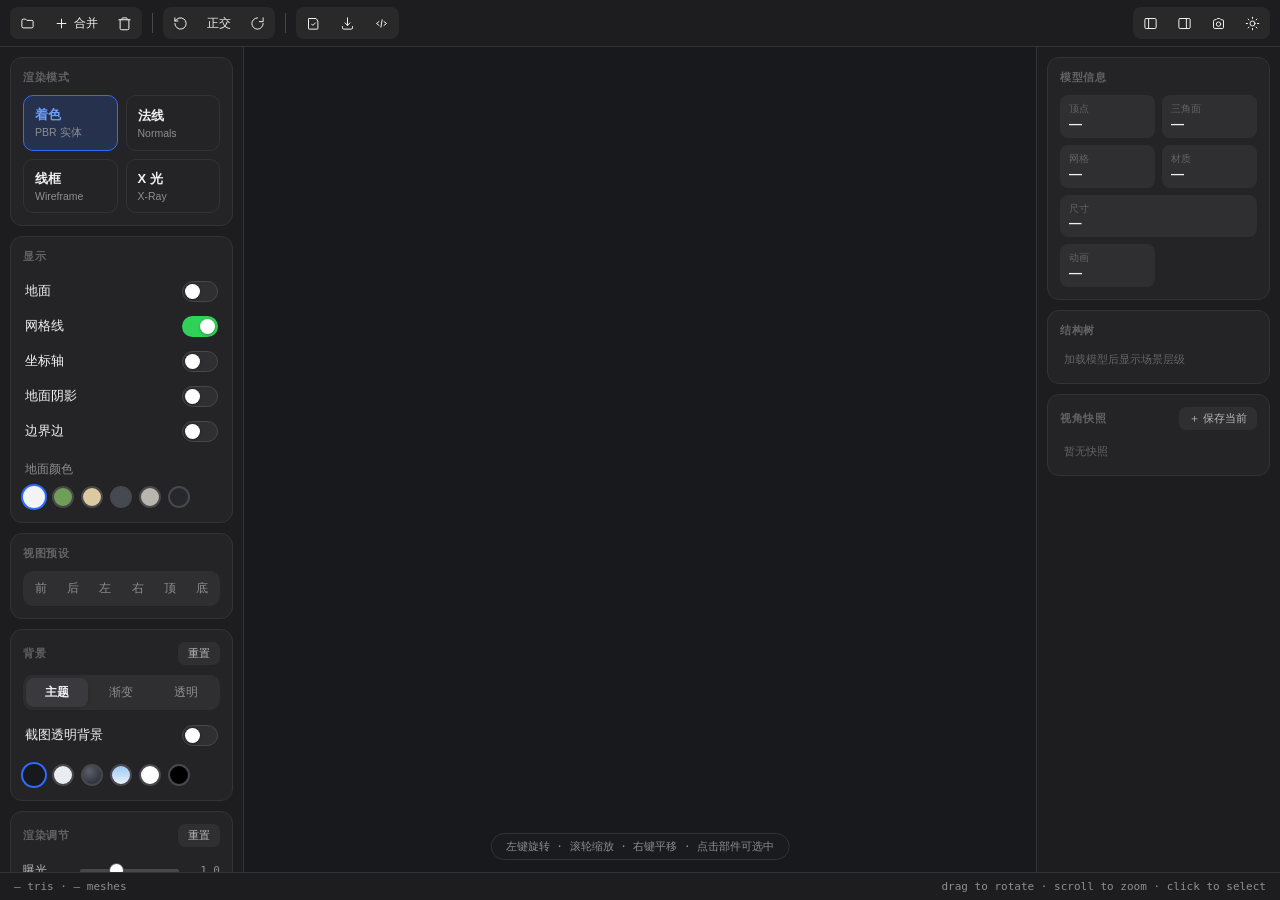
==== commit e0de8b5c: "fix: 阴影三层根因（视锥适配/环境淹没/WebKit PCFSoft）+ 结构树 Treeview + 法线自动补齐 + ⌘Q 菜单 - 地面阴影：keyLight 阴影相机随模型包围球自适应；环" ====
--- a/ModelPreview/Viewer/index.html
+++ b/ModelPreview/Viewer/index.html
@@ -100,10 +100,10 @@
         <div class="slider-row" id="ground-height-row" style="display:none"><span class="lbl">地面高度</span><input type="range" id="sl-ground-h" min="-20" max="60" value="0"><span class="val" id="v-ground-h">0</span></div>
         <div class="row" style="margin-top:6px"><span style="font-size:11.5px;color:var(--text-dim)">地面颜色</span></div>
         <div class="swatches" id="ground-colors">
-          <button class="gswatch" data-c="#f2f3f5" style="background:#f2f3f5" title="雪地 / 白"></button>
+          <button class="gswatch active" data-c="#f2f3f5" style="background:#f2f3f5" title="雪地 / 白"></button>
           <button class="gswatch" data-c="#6f9e58" style="background:#6f9e58" title="草地"></button>
           <button class="gswatch" data-c="#dcc9a0" style="background:#dcc9a0" title="沙地"></button>
-          <button class="gswatch active" data-c="#454a52" style="background:#454a52" title="公路（沥青）"></button>
+          <button class="gswatch" data-c="#454a52" style="background:#454a52" title="公路（沥青）"></button>
           <button class="gswatch" data-c="#b8b6ae" style="background:#b8b6ae" title="混凝土"></button>
           <button class="gswatch" data-c="#26282e" style="background:#26282e" title="深色"></button>
         </div>
@@ -137,14 +137,14 @@
         </div>
       </div>
       <div class="card">
-        <div class="card-title">渲染调节</div>
+        <div class="card-title">渲染调节 <button class="mini-btn" id="render-reset" title="恢复默认（曝光 1.0 / 环境 1.0）">重置</button></div>
         <div class="slider-row"><span class="lbl">曝光</span><input type="range" id="sl-exposure" min="20" max="250" value="100"><span class="val" id="v-exposure">1.0</span></div>
-        <div class="slider-row"><span class="lbl">环境</span><input type="range" id="sl-env" min="0" max="250" value="100"><span class="val" id="v-env">1.0</span></div>
+        <div class="slider-row"><span class="lbl">环境</span><input type="range" id="sl-env" min="0" max="250" value="20"><span class="val" id="v-env">0.2</span></div>
       </div>
       <div class="card collapsible collapsed" id="ql-settings-card">
         <div class="card-title" id="ql-settings-toggle" title="展开 / 折叠">空格预览设置 <span class="twist" id="ql-settings-twist">▶</span></div>
         <div class="card-body">
-        <div class="row"><label for="set-ql-ground">无地面模型自动补地面</label><label class="toggle"><input type="checkbox" id="set-ql-ground" checked><span class="knob"></span></label></div>
+        <div class="row"><label for="set-ql-ground" title="无地面模型自动补地面">自动补地面</label><label class="toggle"><input type="checkbox" id="set-ql-ground" checked><span class="knob"></span></label></div>
         <div class="row"><span style="font-size:11.5px;color:var(--text-dim)">补地面颜色</span></div>
         <div class="swatches" id="ql-ground-colors">
           <button class="gswatch active" data-c="#ffffff" style="background:#ffffff" title="白"></button>
--- a/ModelPreview/Viewer/style.css
+++ b/ModelPreview/Viewer/style.css
@@ -153,6 +153,8 @@
   font-size: 9px; transition: transform 0.15s; color: var(--text-faint);
   display: inline-block; transform: rotate(0);
 }
+/* 展开 ▼ / 折叠 ▶：▶ 旋转 90° 即 ▼ */
+.card.collapsible .card-title .twist.open { transform: rotate(90deg); }
 .card.collapsible.collapsed .card-title { margin-bottom: 0; }
 .card.collapsible.collapsed .card-body { display: none; }
 
@@ -163,11 +165,11 @@
   border-radius: 8px;
 }
 .row:hover { background: var(--bg-inset); }
-.row > label { flex: 1; font-size: 12.5px; font-weight: 500; cursor: pointer; }
-.row > label:not(.toggle) { color: var(--text); }
+/* 关键：flex:1 必须排除 .toggle，否则开关被拉伸成超宽（specificity 高于 .toggle 自身宽度） */
+.row > label:not(.toggle) { flex: 1; font-size: 12.5px; font-weight: 500; cursor: pointer; color: var(--text); }
 .row .sub { display: block; font-size: 11px; color: var(--text-dim); font-weight: 400; margin-top: 1px; }
 
-.toggle { position: relative; display: inline-block; width: 36px; height: 21px; flex-shrink: 0; vertical-align: middle; }
+.toggle { position: relative; display: inline-block; width: 36px; height: 21px; flex: 0 0 36px; vertical-align: middle; }
 .toggle input { opacity: 0; width: 0; height: 0; }
 .toggle .knob {
   position: absolute; inset: 0; border-radius: 11px;
@@ -217,11 +219,12 @@
 .mode-card .m-sub { font-size: 10.5px; color: var(--text-dim); margin-top: 2px; }
 
 /* ============ 滑块行 ============ */
-.slider-row { display: flex; align-items: center; gap: 9px; padding: 5px 0; }
-.slider-row .lbl { width: 52px; font-size: 12px; color: var(--text-mid); flex-shrink: 0; }
-.slider-row .val { width: 36px; text-align: right; font-size: 11px; color: var(--text-dim); font-variant-numeric: tabular-nums; flex-shrink: 0; font-family: var(--font-mono); }
+/* range 必须 min-width:0：表单控件默认 min-width:auto 无法收缩到固有宽度以下，会把右侧数值挤出容器 */
+.slider-row { display: flex; align-items: center; gap: 7px; padding: 5px 0; min-width: 0; }
+.slider-row .lbl { width: 50px; font-size: 12px; color: var(--text-mid); flex-shrink: 0; }
+.slider-row .val { width: 34px; text-align: right; font-size: 11px; color: var(--text-dim); font-variant-numeric: tabular-nums; flex-shrink: 0; font-family: var(--font-mono); overflow: hidden; }
 input[type="range"] {
-  flex: 1; -webkit-appearance: none; height: 4px; border-radius: 2px;
+  flex: 1 1 0; min-width: 0; -webkit-appearance: none; height: 4px; border-radius: 2px;
   background: var(--border-strong); outline: none; cursor: pointer;
 }
 input[type="range"]::-webkit-slider-thumb {
@@ -392,18 +395,27 @@
 .stats-grid .stat.wide { grid-column: span 2; }
 .stats-grid .stat.wide .stat-value { white-space: normal; font-size: 12.5px; }
 
-/* 结构树 */
+/* 结构树（侧边 Treeview 导航：行式垂直展开 + 层级缩进 + 折叠箭头） */
 #tree { font-size: 12px; max-height: 280px; overflow: auto; user-select: none; }
 #tree::-webkit-scrollbar { width: 5px; }
 #tree::-webkit-scrollbar-thumb { background: rgba(128,128,128,0.35); border-radius: 3px; }
+/* 行 + 子级的包裹容器：保证子级永远是「新行」垂直展开，而不是行内加列 */
+.tree-item { min-width: 0; }
 .tree-row {
   display: flex; align-items: center; gap: 5px; padding: 3px 6px;
   border-radius: 6px; cursor: pointer; white-space: nowrap;
 }
 .tree-row:hover { background: var(--bg-card-hover); }
 .tree-row.selected { background: var(--accent-soft); }
-.tree-row .twist { width: 12px; text-align: center; color: var(--text-faint); font-size: 9px; flex-shrink: 0; transition: transform 0.12s; }
-.tree-row .twist.open { transform: rotate(90deg); }
+/* 折叠符号：加粗 + 折叠 / − 展开，与内容垂直中线对齐 */
+.tree-row .twist {
+  flex: 0 0 15px; width: 15px; text-align: center;
+  color: var(--text-faint); font-size: 15px; line-height: 1; font-weight: 700;
+  font-family: var(--font-mono); cursor: pointer;
+}
+.tree-row .twist:hover { color: var(--text); }
+/* 无子级：占位对齐（不可点） */
+.tree-row .twist.leaf { cursor: default; }
 .tree-row .ticon { flex-shrink: 0; opacity: 0.7; display: inline-flex; }
 .tree-row .ticon svg { width: 12px; height: 12px; stroke: currentColor; fill: none; stroke-width: 1.5; }
 .tree-row .tname { flex: 1; overflow: hidden; text-overflow: ellipsis; }
@@ -411,7 +423,9 @@
 .tree-row .eye:hover { color: var(--text); background: var(--btn-bg); }
 .tree-row .eye.off { color: var(--text-faint); opacity: 0.4; }
 .tree-row .eye svg { width: 12px; height: 12px; stroke: currentColor; fill: none; stroke-width: 1.5; }
-.tree-children { margin-left: 13px; border-left: 1px solid var(--border); padding-left: 4px; }
+/* 子级容器：每层缩进，向下展开 */
+.tree-children { margin-left: 10px; }
+.tree-children.collapsed { display: none; }
 .tree-children.collapsed { display: none; }
 .tree-empty { color: var(--text-faint); font-size: 11px; padding: 4px; }
 
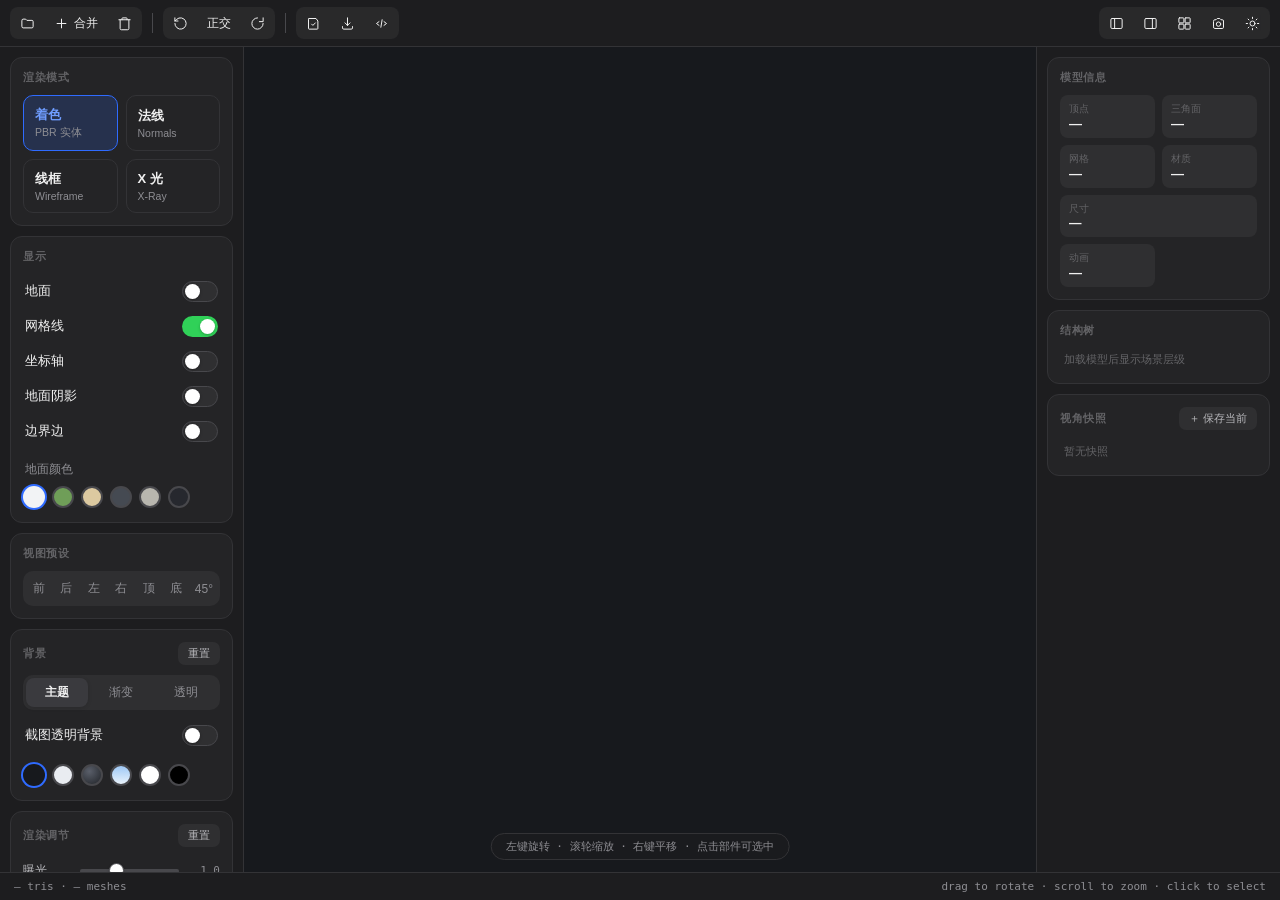
==== commit e0ab1fe5: "feat: 45° 视角 + 一键导出全部视角 PNG + 修复面板开关 + 按需渲染降 GPU 功能： - 视图预设新增 45°（相机位于左前上方约 45° 俯视，透视投影；实测仰角 45.0°） " ====
--- a/ModelPreview/Viewer/index.html
+++ b/ModelPreview/Viewer/index.html
@@ -59,6 +59,9 @@
       <button class="tbtn" id="tb-right-panel" title="显示 / 关闭右侧面板">
         <svg viewBox="0 0 24 24"><rect x="3" y="4" width="18" height="16" rx="2"/><path d="M15 4v16"/></svg>
       </button>
+      <button class="tbtn" id="tb-export-views" title="一键导出全部视角 PNG（前/后/左/右/顶/底/45° 共 7 张高分辨率图）">
+        <svg viewBox="0 0 24 24"><rect x="3" y="3" width="8" height="8" rx="1"/><rect x="13" y="3" width="8" height="8" rx="1"/><rect x="3" y="13" width="8" height="8" rx="1"/><rect x="13" y="13" width="8" height="8" rx="1"/></svg>
+      </button>
       <button class="tbtn" id="tb-shot" title="导出截图：相机视角高分辨率 PNG（自动隐藏网格，可选透明背景）">
         <svg viewBox="0 0 24 24"><path d="M4 8a2 2 0 0 1 2-2h2l2-2h4l2 2h2a2 2 0 0 1 2 2v10a2 2 0 0 1-2 2H6a2 2 0 0 1-2-2z"/><circle cx="12" cy="13" r="3.5"/></svg>
       </button>
@@ -117,6 +120,7 @@
           <button data-v="right" title="右视图">右</button>
           <button data-v="top" title="顶视图">顶</button>
           <button data-v="bottom" title="底视图">底</button>
+          <button data-v="iso45" title="45° 视角：相机位于左前上方约 45° 俯视（透视）">45°</button>
         </div>
       </div>
       <div class="card">
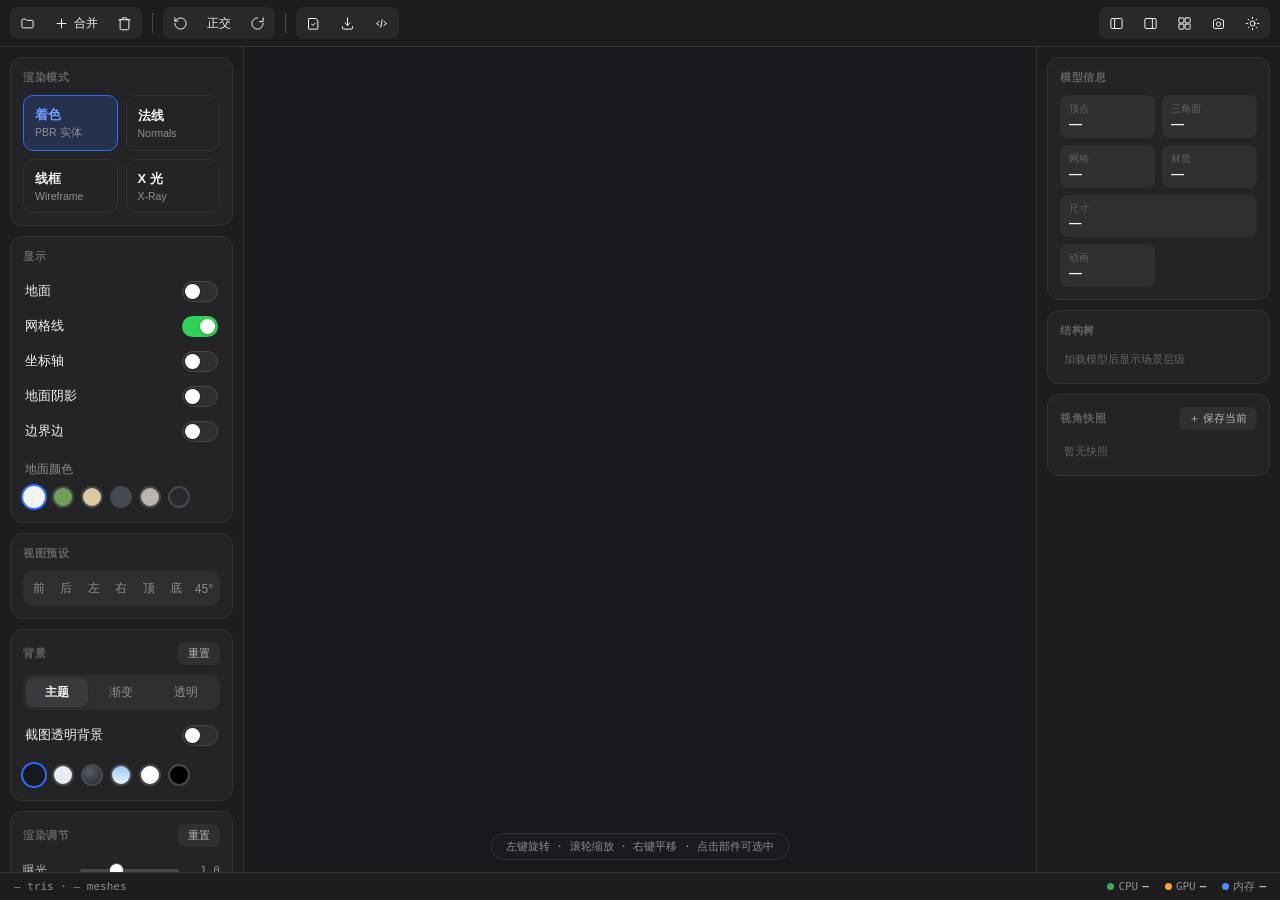
==== commit ea609052: "fix: 状态栏资源占用 + 视角严格对齐 + 正交切换失效 + 拖动误选中 + 缩放卡顿 1) 状态栏右侧：去掉 drag to rotate 提示，改为实时资源占用    - 新增 PerfMon" ====
--- a/ModelPreview/Viewer/index.html
+++ b/ModelPreview/Viewer/index.html
@@ -215,7 +215,11 @@
     <span id="sb-ground" style="display:none"></span>
     <span id="sb-stats">— tris · — meshes</span>
     <span class="sb-spacer"></span>
-    <span id="sb-hint">drag to rotate · scroll to zoom · click to select</span>
+    <span id="sb-perf" class="sb-perf" title="应用资源占用（CPU / GPU 为实时采样，GPU 为全系统口径）">
+      <span class="sb-metric" id="sb-cpu"><i class="dot cpu"></i>CPU <b>—</b></span>
+      <span class="sb-metric" id="sb-gpu"><i class="dot gpu"></i>GPU <b>—</b></span>
+      <span class="sb-metric" id="sb-mem"><i class="dot mem"></i>内存 <b>—</b></span>
+    </span>
   </footer>
   <div id="ground-note-el" style="display:none"></div>
 
--- a/ModelPreview/Viewer/style.css
+++ b/ModelPreview/Viewer/style.css
@@ -315,12 +315,19 @@
 }
 
 #toast {
-  position: absolute; bottom: 46px; left: 50%;
+  /* fixed + 顶层：导出成功等提示不能被弹窗遮罩挡住 */
+  position: fixed; bottom: 46px; left: 50%;
   transform: translateX(-50%) translateY(8px);
-  padding: 7px 15px; border-radius: 9px; z-index: 50;
+  padding: 7px 15px; border-radius: 9px; z-index: 200;
   background: var(--bg-panel-solid); border: 1px solid var(--border-strong);
   box-shadow: var(--shadow); font-size: 12px;
   opacity: 0; transition: opacity 0.2s, transform 0.2s; pointer-events: none; white-space: nowrap;
+  max-width: 78vw;
+}
+/* 多行提示（用于显示保存路径等长文本） */
+#toast.multiline {
+  white-space: pre-wrap; word-break: break-all; text-align: center;
+  line-height: 1.55; font-size: 11.5px; padding: 9px 16px;
 }
 #toast.show { opacity: 1; transform: translateX(-50%) translateY(0); }
 
@@ -336,6 +343,21 @@
   min-height: 28px;
 }
 .sb-spacer { flex: 1; }
+
+/* 资源占用（CPU / GPU / 内存） */
+.sb-perf { display: inline-flex; align-items: center; gap: 16px; }
+.sb-metric {
+  display: inline-flex; align-items: center; gap: 4px;
+  font-size: 11px; color: var(--text-dim); font-variant-numeric: tabular-nums;
+  font-family: var(--font-mono);
+}
+/* 值紧跟标题（去掉 min-width 右对齐造成的空档），指标之间由父级 gap 拉开 */
+.sb-metric b { font-weight: 600; color: var(--text-mid); }
+.sb-metric .dot { width: 7px; height: 7px; border-radius: 50%; display: inline-block; }
+.sb-metric .dot.cpu { background: #46a758; }
+.sb-metric .dot.gpu { background: #f5a524; }
+.sb-metric .dot.mem { background: #4c8dff; }
+.sb-metric.hot b { color: #e5484d; }
 #sb-ground { color: var(--ok); }
 
 /* ============ 动画条 ============ */
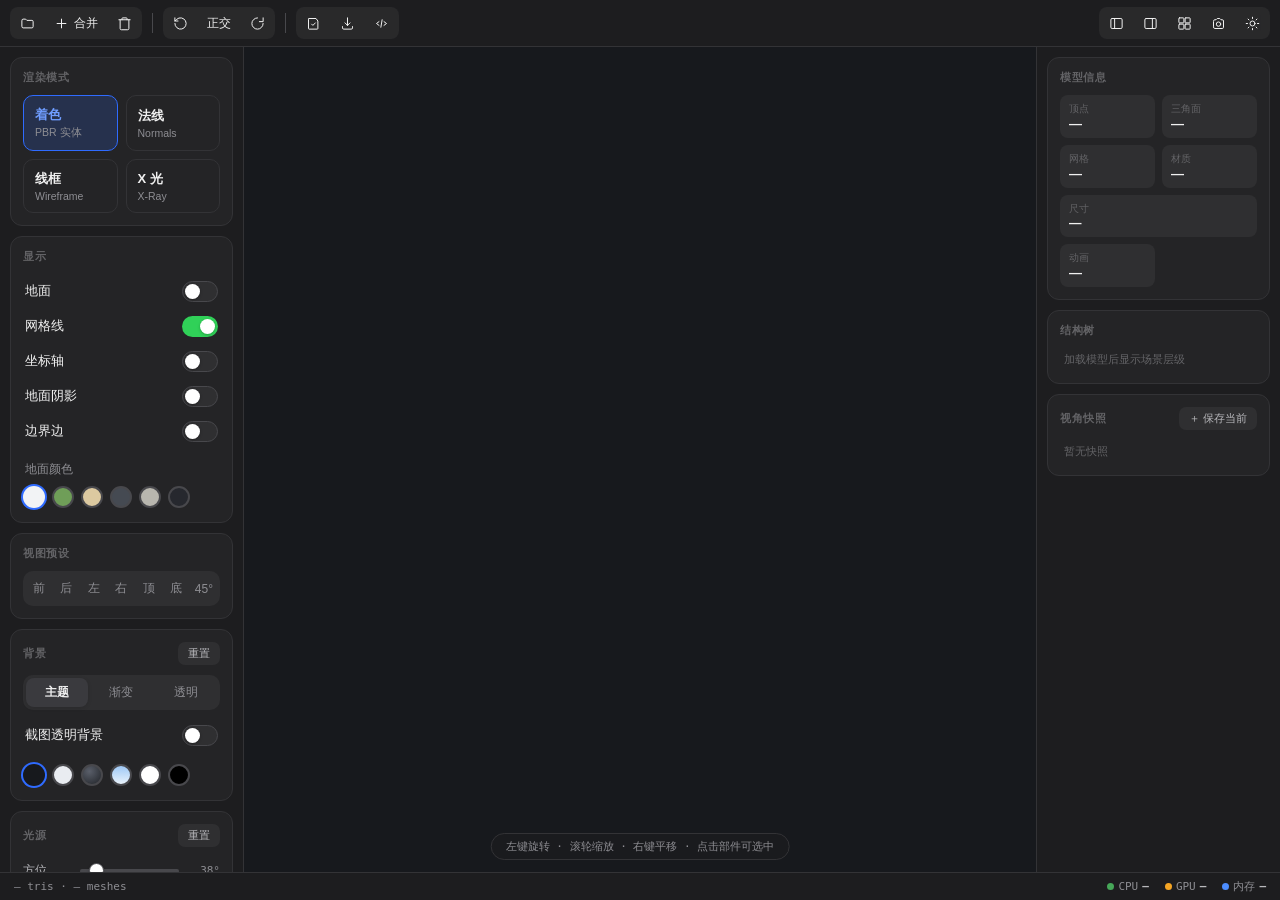
==== commit 1df2aaf9: "feat: 光源方位/高度/强度调整 + 推荐亮度自动按钮 + 文档更新 功能： - 左面板新增「光源」卡片：方位角（0-360°）/ 仰角（10-88°）/ 主光强度（20-200%）   三个滑块" ====
--- a/ModelPreview/Viewer/index.html
+++ b/ModelPreview/Viewer/index.html
@@ -141,9 +141,15 @@
         </div>
       </div>
       <div class="card">
-        <div class="card-title">渲染调节 <button class="mini-btn" id="render-reset" title="恢复默认（曝光 1.0 / 环境 1.0）">重置</button></div>
-        <div class="slider-row"><span class="lbl">曝光</span><input type="range" id="sl-exposure" min="20" max="250" value="100"><span class="val" id="v-exposure">1.0</span></div>
-        <div class="slider-row"><span class="lbl">环境</span><input type="range" id="sl-env" min="0" max="250" value="20"><span class="val" id="v-env">0.2</span></div>
+        <div class="card-title">光源 <button class="mini-btn" id="light-reset" title="恢复默认光照方向（方位 37.5° / 仰角 54.5°）">重置</button></div>
+        <div class="slider-row"><span class="lbl">方位</span><input type="range" id="sl-light-az" min="0" max="360" value="38"><span class="val" id="v-light-az">38°</span></div>
+        <div class="slider-row"><span class="lbl">高度</span><input type="range" id="sl-light-el" min="10" max="88" value="55"><span class="val" id="v-light-el">55°</span></div>
+        <div class="slider-row"><span class="lbl">主光</span><input type="range" id="sl-light-it" min="20" max="200" value="100"><span class="val" id="v-light-it">100%</span></div>
+      </div>
+      <div class="card">
+        <div class="card-title">渲染调节 <button class="mini-btn" id="render-auto" title="自动：设置为您当前查看所需的推荐亮度（曝光 1.25 / 环境 0.55）">自动</button></div>
+        <div class="slider-row"><span class="lbl">曝光</span><input type="range" id="sl-exposure" min="20" max="250" value="125"><span class="val" id="v-exposure">1.25</span></div>
+        <div class="slider-row"><span class="lbl">环境</span><input type="range" id="sl-env" min="0" max="250" value="55"><span class="val" id="v-env">0.55</span></div>
       </div>
       <div class="card collapsible collapsed" id="ql-settings-card">
         <div class="card-title" id="ql-settings-toggle" title="展开 / 折叠">空格预览设置 <span class="twist" id="ql-settings-twist">▶</span></div>
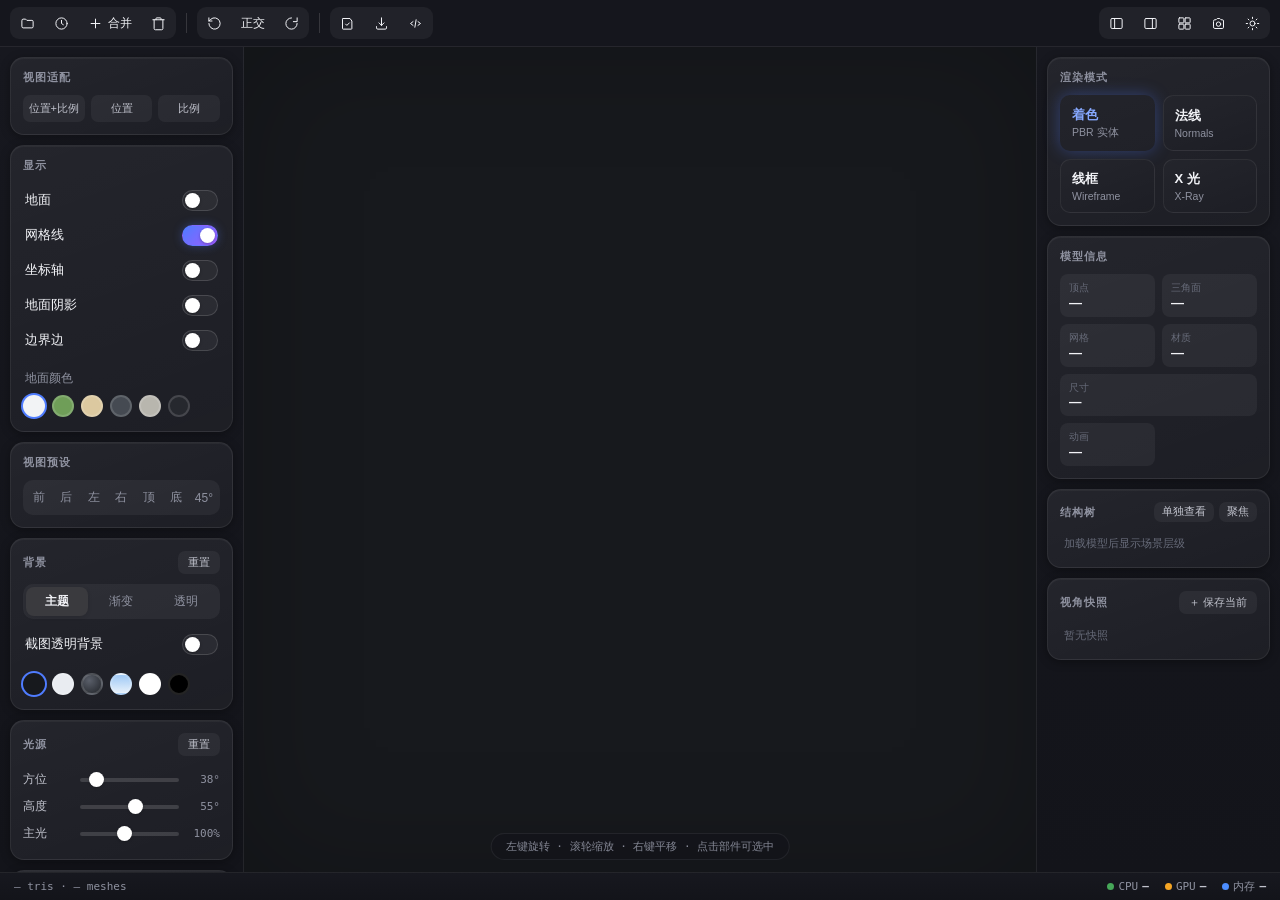
==== commit f7871fba: "feat: 视图适配 + 最近打开 + 单部件查看 + 加载动画 + 取景口径统一 功能： - 左面板顶部新增「视图适配」：位置+比例 / 位置 / 比例 三个按钮，   将模型水平居中、底面对齐并按" ====
--- a/ModelPreview/Viewer/index.html
+++ b/ModelPreview/Viewer/index.html
@@ -22,6 +22,18 @@
       <button class="tbtn" id="tb-open" title="打开模型文件（本地解析，不上传）">
         <svg viewBox="0 0 24 24"><path d="M3 7a2 2 0 0 1 2-2h4l2 2h8a2 2 0 0 1 2 2v8a2 2 0 0 1-2 2H5a2 2 0 0 1-2-2z"/></svg>
       </button>
+      <div class="recent-wrap">
+        <button class="tbtn" id="tb-recent" title="最近打开的文件">
+          <svg viewBox="0 0 24 24"><circle cx="12" cy="12" r="9"/><path d="M12 7v5l3 2"/></svg>
+        </button>
+        <div class="recent-menu" id="recent-menu" hidden>
+          <div class="recent-menu-title">最近打开</div>
+          <div class="recent-menu-list" id="recent-list"></div>
+          <div class="recent-menu-foot">
+            <button class="mini-btn" id="recent-clear">清空记录</button>
+          </div>
+        </div>
+      </div>
       <button class="tbtn" id="tb-append" title="合并打开：将模型追加到当前场景">
         <svg viewBox="0 0 24 24"><path d="M12 5v14M5 12h14"/></svg><span>合并</span>
       </button>
@@ -76,21 +88,12 @@
     <!-- 左面板：显示 / 背景 / 后处理 -->
     <aside id="left-panel" class="panel">
       <div class="panel-scroll">
-      <div class="card">
-        <div class="card-title">渲染模式</div>
-        <div class="mode-grid" id="tb-shading">
-          <button class="mode-card active" data-mode="shaded" title="PBR 实体渲染">
-            <div class="m-title">着色</div><div class="m-sub">PBR 实体</div>
-          </button>
-          <button class="mode-card" data-mode="normal" title="顶点法线显示">
-            <div class="m-title">法线</div><div class="m-sub">Normals</div>
-          </button>
-          <button class="mode-card" data-mode="wire" title="线框显示">
-            <div class="m-title">线框</div><div class="m-sub">Wireframe</div>
-          </button>
-          <button class="mode-card" data-mode="xray" title="X 光透视">
-            <div class="m-title">X 光</div><div class="m-sub">X-Ray</div>
-          </button>
+      <div class="card" id="fit-card">
+        <div class="card-title">视图适配</div>
+        <div class="fit-btns">
+          <button class="mini-btn wide" id="fit-all" title="将模型居中，并按标准尺寸缩放">位置+比例</button>
+          <button class="mini-btn wide" id="fit-pos" title="仅将模型移动到视图中心">位置</button>
+          <button class="mini-btn wide" id="fit-scale" title="仅将模型缩放到标准大小">比例</button>
         </div>
       </div>
       <div class="card">
@@ -162,7 +165,8 @@
           <button class="gswatch" data-c="#454a52" style="background:#454a52" title="深灰"></button>
         </div>
         <div class="row" style="margin-top:4px"><label for="set-ql-hidebackdrop">隐藏巨大背景面</label><label class="toggle"><input type="checkbox" id="set-ql-hidebackdrop" checked><span class="knob"></span></label></div>
-        <div style="font-size:10.5px;color:var(--text-faint);line-height:1.5;margin-top:4px">以上设置对「选中预览 / 空格预览」生效，保存在本机。</div>
+        <div class="row" style="margin-top:4px"><label for="set-ql-flip" title="若空格预览中模型颜色错乱，切换此选项">贴图上下翻转</label><label class="toggle"><input type="checkbox" id="set-ql-flip"><span class="knob"></span></label></div>
+        <div style="font-size:10.5px;color:var(--text-faint);line-height:1.5;margin-top:4px">以上设置对「选中预览 / 空格预览」生效，保存在本机。颜色错乱时请切换「贴图上下翻转」。</div>
         </div>
       </div>
       </div>
@@ -192,6 +196,23 @@
         <div id="file-name">—</div>
         <div id="file-meta"><span id="file-format" class="badge">—</span><span id="file-size">—</span></div>
         <div id="file-note" class="hidden"></div>
+      </div>
+      <div class="card">
+        <div class="card-title">渲染模式</div>
+        <div class="mode-grid" id="tb-shading">
+          <button class="mode-card active" data-mode="shaded" title="PBR 实体渲染">
+            <div class="m-title">着色</div><div class="m-sub">PBR 实体</div>
+          </button>
+          <button class="mode-card" data-mode="normal" title="顶点法线显示">
+            <div class="m-title">法线</div><div class="m-sub">Normals</div>
+          </button>
+          <button class="mode-card" data-mode="wire" title="线框显示">
+            <div class="m-title">线框</div><div class="m-sub">Wireframe</div>
+          </button>
+          <button class="mode-card" data-mode="xray" title="X 光透视">
+            <div class="m-title">X 光</div><div class="m-sub">X-Ray</div>
+          </button>
+        </div>
       </div>
       <div class="card">
         <div class="card-title">模型信息</div>
@@ -205,7 +226,12 @@
         </div>
       </div>
       <div class="card">
-        <div class="card-title">结构树</div>
+        <div class="card-title">结构树
+          <span class="tree-tools">
+            <button class="mini-btn" id="tree-isolate" title="仅显示选中的部件（再次点击恢复全部）">单独查看</button>
+            <button class="mini-btn" id="tree-fit" title="将相机对准选中的部件">聚焦</button>
+          </span>
+        </div>
         <div id="tree"><div class="tree-empty">加载模型后显示场景层级</div></div>
       </div>
       <div class="card">
--- a/ModelPreview/Viewer/style.css
+++ b/ModelPreview/Viewer/style.css
@@ -1,55 +1,63 @@
 /* ============================================================
-   3D 模型预览 — 3DMate 风格设计语言
-   白色圆角卡片 · 分段控件 · 开关行带说明 · 等宽统计条 · 双主题
+   3D 模型预览 — 现代专业设计语言 v2
+   渐变面板 · 霓虹强调色 · 精致层次 · 等宽统计条 · 双主题
    ============================================================ */
 
 :root, [data-theme="dark"] {
-  --bg-app: #141414;
-  --bg-viewport: #191919;
-  --bg-panel: #1d1d1f;
-  --bg-panel-solid: #1d1d1f;
-  --bg-card: #242426;
-  --bg-card-hover: #2a2a2c;
+  --bg-app: #0d0e12;
+  --bg-viewport: #121318;
+  --bg-panel: linear-gradient(180deg, #17181f 0%, #13141a 100%);
+  --bg-panel-solid: #15161d;
+  --bg-card: linear-gradient(160deg, rgba(255,255,255,0.045) 0%, rgba(255,255,255,0.015) 100%), #1a1b22;
+  --bg-card-hover: linear-gradient(160deg, rgba(255,255,255,0.07) 0%, rgba(255,255,255,0.02) 100%), #1e2029;
   --bg-inset: rgba(255, 255, 255, 0.05);
-  --border: #333336;
-  --border-strong: #48484c;
-  --text: #f0f0f0;
-  --text-mid: #b8b8bc;
-  --text-dim: #8e8e93;
-  --text-faint: #636366;
-  --accent: #2f6bff;
-  --accent-text: #6f9dff;
-  --accent-soft: rgba(47, 107, 255, 0.18);
+  --border: rgba(255, 255, 255, 0.07);
+  --border-strong: rgba(255, 255, 255, 0.14);
+  --text: #f2f3f7;
+  --text-mid: #c0c2cc;
+  --text-dim: #8f92a0;
+  --text-faint: #666a78;
+  --accent: #4f7cff;
+  --accent-2: #9d5cff;
+  --accent-text: #86a8ff;
+  --accent-soft: rgba(79, 124, 255, 0.16);
+  --accent-glow: rgba(79, 124, 255, 0.35);
+  --accent-grad: linear-gradient(135deg, #4f7cff 0%, #9d5cff 100%);
   --danger: #ff5f57;
-  --ok: #30d158;
-  --shadow: 0 4px 24px rgba(0, 0, 0, 0.4);
-  --radius-card: 12px;
-  --radius-btn: 8px;
+  --ok: #3ddc84;
+  --shadow: 0 8px 32px rgba(0, 0, 0, 0.5);
+  --shadow-sm: 0 2px 10px rgba(0, 0, 0, 0.35);
+  --radius-card: 14px;
+  --radius-btn: 9px;
   --font-mono: "SF Mono", ui-monospace, Menlo, monospace;
   color-scheme: dark;
 }
 [data-theme="light"] {
-  --bg-app: #f5f5f3;
-  --bg-viewport: #ebebe8;
-  --bg-panel: #f0f0ee;
-  --bg-panel-solid: #f0f0ee;
-  --bg-card: #ffffff;
-  --bg-card-hover: #f7f7f5;
-  --bg-inset: rgba(0, 0, 0, 0.045);
-  --border: #e2e2de;
-  --border-strong: #d0d0cb;
-  --text: #1a1a1a;
-  --text-mid: #48484a;
-  --text-dim: #7c7c78;
-  --text-faint: #aeaead;
-  --accent: #2563eb;
-  --accent-text: #2563eb;
-  --accent-soft: rgba(37, 99, 235, 0.1);
+  --bg-app: #eef0f4;
+  --bg-viewport: #e6e8ee;
+  --bg-panel: linear-gradient(180deg, #f7f8fb 0%, #f0f2f6 100%);
+  --bg-panel-solid: #f3f4f8;
+  --bg-card: linear-gradient(160deg, #ffffff 0%, #f8f9fc 100%);
+  --bg-card-hover: #ffffff;
+  --bg-inset: rgba(15, 23, 42, 0.05);
+  --border: rgba(15, 23, 42, 0.09);
+  --border-strong: rgba(15, 23, 42, 0.16);
+  --text: #171923;
+  --text-mid: #4a4d5c;
+  --text-dim: #7d8090;
+  --text-faint: #a8abba;
+  --accent: #4f6ef7;
+  --accent-2: #8b5cf6;
+  --accent-text: #4f6ef7;
+  --accent-soft: rgba(79, 110, 247, 0.1);
+  --accent-glow: rgba(79, 110, 247, 0.28);
+  --accent-grad: linear-gradient(135deg, #4f6ef7 0%, #8b5cf6 100%);
   --danger: #e5484d;
   --ok: #30a46c;
-  --shadow: 0 2px 12px rgba(0, 0, 0, 0.07);
-  --radius-card: 12px;
-  --radius-btn: 8px;
+  --shadow: 0 6px 24px rgba(23, 25, 35, 0.1);
+  --shadow-sm: 0 2px 8px rgba(23, 25, 35, 0.07);
+  --radius-card: 14px;
+  --radius-btn: 9px;
   --font-mono: "SF Mono", ui-monospace, Menlo, monospace;
   color-scheme: light;
 }
@@ -76,11 +84,17 @@
   align-items: center;
   gap: 5px;
   padding: 7px 10px;
-  background: var(--bg-panel);
+  background: var(--bg-panel-solid);
   border-bottom: 1px solid var(--border);
   flex-shrink: 0;
   overflow-x: auto;
   scrollbar-width: none;
+  position: relative;
+}
+#topbar::after {
+  content: ''; position: absolute; left: 0; right: 0; bottom: -1px; height: 1px;
+  background: linear-gradient(90deg, transparent, var(--accent-glow) 30%, var(--accent-glow) 70%, transparent);
+  pointer-events: none;
 }
 #topbar::-webkit-scrollbar { display: none; }
 .tb-group {
@@ -93,16 +107,21 @@
 .tb-spacer { flex: 1; }
 
 .tbtn {
+  transition: background 0.12s, border-color 0.12s, box-shadow 0.15s, transform 0.1s;
   display: inline-flex; align-items: center; justify-content: center; gap: 5px;
-  min-width: 30px; height: 28px; padding: 0 8px;
-  border: none; border-radius: 7px;
+  min-width: 30px; height: 28px; padding: 0 7px;
+  border: 1px solid transparent; border-radius: 7px;
   background: transparent; color: var(--text);
   font-size: 12px; font-family: inherit; cursor: pointer;
-  white-space: nowrap; transition: background 0.12s;
-}
-.tbtn:hover { background: var(--bg-card-hover); }
+  white-space: nowrap;
+}
+.tbtn:hover { background: var(--bg-card-hover); border-color: var(--border-strong); box-shadow: 0 0 0 1px var(--accent-soft), 0 0 14px var(--accent-glow); }
 .tbtn:active { background: var(--accent-soft); }
-.tbtn.active { background: var(--accent); color: #fff; }
+.tbtn.active {
+  background: var(--accent-grad);
+  border-color: transparent;
+  color: #fff;
+  box-shadow: 0 2px 12px var(--accent-glow); background: var(--accent); color: #fff; }
 .tbtn.active svg { stroke: #fff; }
 .tbtn:disabled { opacity: 0.35; cursor: not-allowed; pointer-events: none; }
 .tbtn svg { width: 15px; height: 15px; fill: none; stroke: currentColor; stroke-width: 1.6; stroke-linecap: round; stroke-linejoin: round; flex-shrink: 0; }
@@ -141,11 +160,15 @@
   border-radius: var(--radius-card);
   padding: 12px;
   margin-bottom: 10px;
-}
+  box-shadow: var(--shadow-sm), inset 0 1px 0 rgba(255, 255, 255, 0.04);
+  transition: border-color 0.15s;
+}
+.card:hover { border-color: var(--border-strong); }
 .card-title {
-  font-size: 11px; font-weight: 600; letter-spacing: 0.06em;
-  color: var(--text-faint); text-transform: uppercase;
+  font-size: 11px; font-weight: 700; letter-spacing: 0.08em;
+  color: var(--text-dim); text-transform: uppercase;
   margin-bottom: 10px;
+  display: flex; align-items: center; gap: 6px;
   display: flex; align-items: center; justify-content: space-between;
 }
 .card.collapsible .card-title { cursor: pointer; }
@@ -183,7 +206,7 @@
   background: #fff; box-shadow: 0 1px 3px rgba(0,0,0,0.25);
   transition: transform 0.18s;
 }
-.toggle input:checked + .knob { background: var(--ok); border-color: transparent; }
+.toggle input:checked + .knob { background: var(--accent-grad); border-color: transparent; box-shadow: 0 0 10px var(--accent-glow); }
 .toggle input:checked + .knob::after { transform: translateX(15px); }
 
 /* ============ 分段控件 ============ */
@@ -213,7 +236,13 @@
   transition: border-color 0.15s, background 0.15s;
 }
 .mode-card:hover { background: var(--bg-card-hover); }
-.mode-card.active { border-color: var(--accent); background: var(--accent-soft); }
+.mode-card.active {
+  border-color: transparent;
+  background:
+    linear-gradient(var(--bg-card-hover), var(--bg-card-hover)) padding-box,
+    var(--accent-grad) border-box;
+  box-shadow: 0 0 16px var(--accent-glow);
+}
 .mode-card.active .m-title { color: var(--accent-text); }
 .mode-card .m-title { font-size: 13px; font-weight: 600; color: var(--text); }
 .mode-card .m-sub { font-size: 10.5px; color: var(--text-dim); margin-top: 2px; }
@@ -241,7 +270,8 @@
   transition: transform 0.1s;
 }
 .swatch:hover, .gswatch:hover { transform: scale(1.12); }
-.swatch.active, .gswatch.active { box-shadow: 0 0 0 2px var(--accent); border-color: transparent; }
+.swatch.active, .gswatch.active {
+  box-shadow: 0 0 0 2px var(--bg-panel-solid), 0 0 0 3.5px var(--accent), 0 0 10px var(--accent-glow); box-shadow: 0 0 0 2px var(--accent); border-color: transparent; }
 .gswatch[data-c="#6f9e58"] { background: #6f9e58; }
 .gswatch[data-c="#dcc9a0"] { background: #dcc9a0; }
 .gswatch[data-c="#454a52"] { background: #454a52; }
@@ -261,14 +291,24 @@
   border: none; border-radius: 7px; padding: 4px 10px;
   background: var(--bg-inset); color: var(--text-mid);
   font-size: 11px; font-weight: 500; font-family: inherit; cursor: pointer;
-}
-.mini-btn:hover { background: var(--bg-card-hover); color: var(--text); }
+  transition: all 0.12s;
+}
+.mini-btn:hover {
+  color: var(--accent-text);
+  border-color: var(--accent);
+  background: var(--accent-soft);
+  box-shadow: 0 0 8px var(--accent-glow);
+}
 .mini-btn:disabled { opacity: 0.35; cursor: not-allowed; }
 .tbtn:disabled { opacity: 0.35; cursor: not-allowed; pointer-events: none; }
 .seg button:disabled { opacity: 0.35; cursor: not-allowed; }
 
 /* ============ 视口 ============ */
 #viewport { position: relative; flex: 1; min-width: 0; background: var(--bg-viewport); }
+#viewport::after {
+  content: ''; position: absolute; inset: 0; pointer-events: none;
+  box-shadow: inset 0 0 120px rgba(0, 0, 0, 0.22);
+}
 #viewport canvas { display: block; outline: none; }
 
 #loading {
@@ -344,6 +384,59 @@
 }
 .sb-spacer { flex: 1; }
 
+/* 视图适配按钮组 */
+.fit-btns { display: flex; gap: 6px; }
+.fit-btns .mini-btn.wide { flex: 1; padding: 6px 4px; font-size: 11px; }
+
+/* 最近打开：顶栏下拉菜单 */
+.recent-wrap { position: relative; display: inline-flex; }
+/* 用 fixed 定位：topbar 有 overflow-x:auto，绝对定位会被裁切 */
+.recent-menu {
+  position: fixed; z-index: 300;
+  min-width: 320px; max-width: 460px;
+  background: var(--bg-panel-solid);
+  border: 1px solid var(--border-strong);
+  border-radius: var(--radius-card);
+  box-shadow: 0 12px 40px rgba(0, 0, 0, 0.45);
+  overflow: hidden;
+  animation: recentIn 0.14s ease-out;
+}
+@keyframes recentIn { from { opacity: 0; transform: translateY(-6px); } to { opacity: 1; transform: none; } }
+.recent-menu-title {
+  font-size: 10px; font-weight: 700; letter-spacing: 0.08em; text-transform: uppercase;
+  color: var(--text-faint); padding: 9px 12px 6px;
+  border-bottom: 1px solid var(--border);
+}
+/* 列表最大高度 = 窗口高度的一半，溢出滚动 */
+.recent-menu-list {
+  display: flex; flex-direction: column; gap: 2px;
+  max-height: 50vh; overflow-y: auto; padding: 5px;
+}
+.recent-menu-list::-webkit-scrollbar { width: 6px; }
+.recent-menu-list::-webkit-scrollbar-thumb { background: var(--border-strong); border-radius: 3px; }
+.recent-item {
+  display: flex; align-items: center; gap: 9px; padding: 7px 8px;
+  border-radius: 9px; cursor: pointer; border: 1px solid transparent;
+  transition: background 0.12s, border-color 0.12s;
+}
+.recent-item:hover { background: var(--bg-card-hover); border-color: var(--border-strong); }
+.recent-item .r-icon {
+  flex-shrink: 0; width: 28px; height: 28px; border-radius: 8px;
+  display: flex; align-items: center; justify-content: center;
+  background: var(--accent-grad); color: #fff;
+  font-size: 9px; font-weight: 700; letter-spacing: 0.02em;
+}
+.recent-item .r-main { flex: 1; min-width: 0; }
+.recent-item .r-name { font-size: 12px; color: var(--text); overflow: hidden; text-overflow: ellipsis; white-space: nowrap; display: block; }
+.recent-item .r-path { font-size: 10px; color: var(--text-faint); margin-top: 2px; overflow: hidden; text-overflow: ellipsis; white-space: nowrap; display: block; }
+.recent-empty { font-size: 11.5px; color: var(--text-faint); padding: 16px 12px; text-align: center; }
+/* 清空按钮固定在列表底部 */
+.recent-menu-foot {
+  padding: 7px 9px; border-top: 1px solid var(--border);
+  background: var(--bg-inset);
+  display: flex; justify-content: flex-end;
+}
+
 /* 资源占用（CPU / GPU / 内存） */
 .sb-perf { display: inline-flex; align-items: center; gap: 16px; }
 .sb-metric {
@@ -418,7 +511,13 @@
 .stats-grid .stat.wide .stat-value { white-space: normal; font-size: 12.5px; }
 
 /* 结构树（侧边 Treeview 导航：行式垂直展开 + 层级缩进 + 折叠箭头） */
-#tree { font-size: 12px; max-height: 280px; overflow: auto; user-select: none; }
+/* 彻底屏蔽结构树内的文本选择：WebKit 只识别 -webkit-user-select，
+   且需覆盖所有子元素（右键拖动会选中文本，破坏批量选择体验） */
+#tree, #tree * {
+  user-select: none; -webkit-user-select: none;
+  -webkit-touch-callout: none;
+}
+#tree { font-size: 12px; max-height: 280px; overflow: auto; }
 #tree::-webkit-scrollbar { width: 5px; }
 #tree::-webkit-scrollbar-thumb { background: rgba(128,128,128,0.35); border-radius: 3px; }
 /* 行 + 子级的包裹容器：保证子级永远是「新行」垂直展开，而不是行内加列 */
@@ -441,6 +540,13 @@
 .tree-row .ticon { flex-shrink: 0; opacity: 0.7; display: inline-flex; }
 .tree-row .ticon svg { width: 12px; height: 12px; stroke: currentColor; fill: none; stroke-width: 1.5; }
 .tree-row .tname { flex: 1; overflow: hidden; text-overflow: ellipsis; }
+/* 位置标签：命名无语义时帮助识别部件（如「车头·右侧」） */
+.tree-row .t-pos {
+  flex-shrink: 0; font-size: 9.5px; color: var(--text-faint);
+  background: var(--bg-inset); border: 1px solid var(--border);
+  border-radius: 5px; padding: 1px 5px; margin-right: 2px;
+  letter-spacing: 0.02em;
+}
 .tree-row .eye { flex-shrink: 0; border: none; background: none; color: var(--text-faint); cursor: pointer; padding: 1px; display: inline-flex; border-radius: 4px; }
 .tree-row .eye:hover { color: var(--text); background: var(--btn-bg); }
 .tree-row .eye.off { color: var(--text-faint); opacity: 0.4; }
@@ -448,12 +554,20 @@
 /* 子级容器：每层缩进，向下展开 */
 .tree-children { margin-left: 10px; }
 .tree-children.collapsed { display: none; }
-.tree-children.collapsed { display: none; }
 .tree-empty { color: var(--text-faint); font-size: 11px; padding: 4px; }
+.tree-tools { display: inline-flex; gap: 5px; margin-left: auto; }
+.tree-tools .mini-btn { padding: 3px 8px; font-size: 10.5px; }
+.tree-tools .mini-btn.on {
+  background: var(--accent-grad); color: #fff; border-color: transparent;
+  box-shadow: 0 0 8px var(--accent-glow);
+}
 
 /* 快照 */
 #snap-list { display: flex; flex-direction: column; gap: 4px; }
-.snap-item { display: flex; align-items: center; gap: 6px; }
+.snap-item {
+  display: flex; align-items: center; gap: 6px;
+  transition: background 0.12s;
+}
 .snap-item .snap-go {
   flex: 1; text-align: left; padding: 5px 9px; border-radius: 7px;
   background: var(--bg-inset); border: 1px solid transparent;
